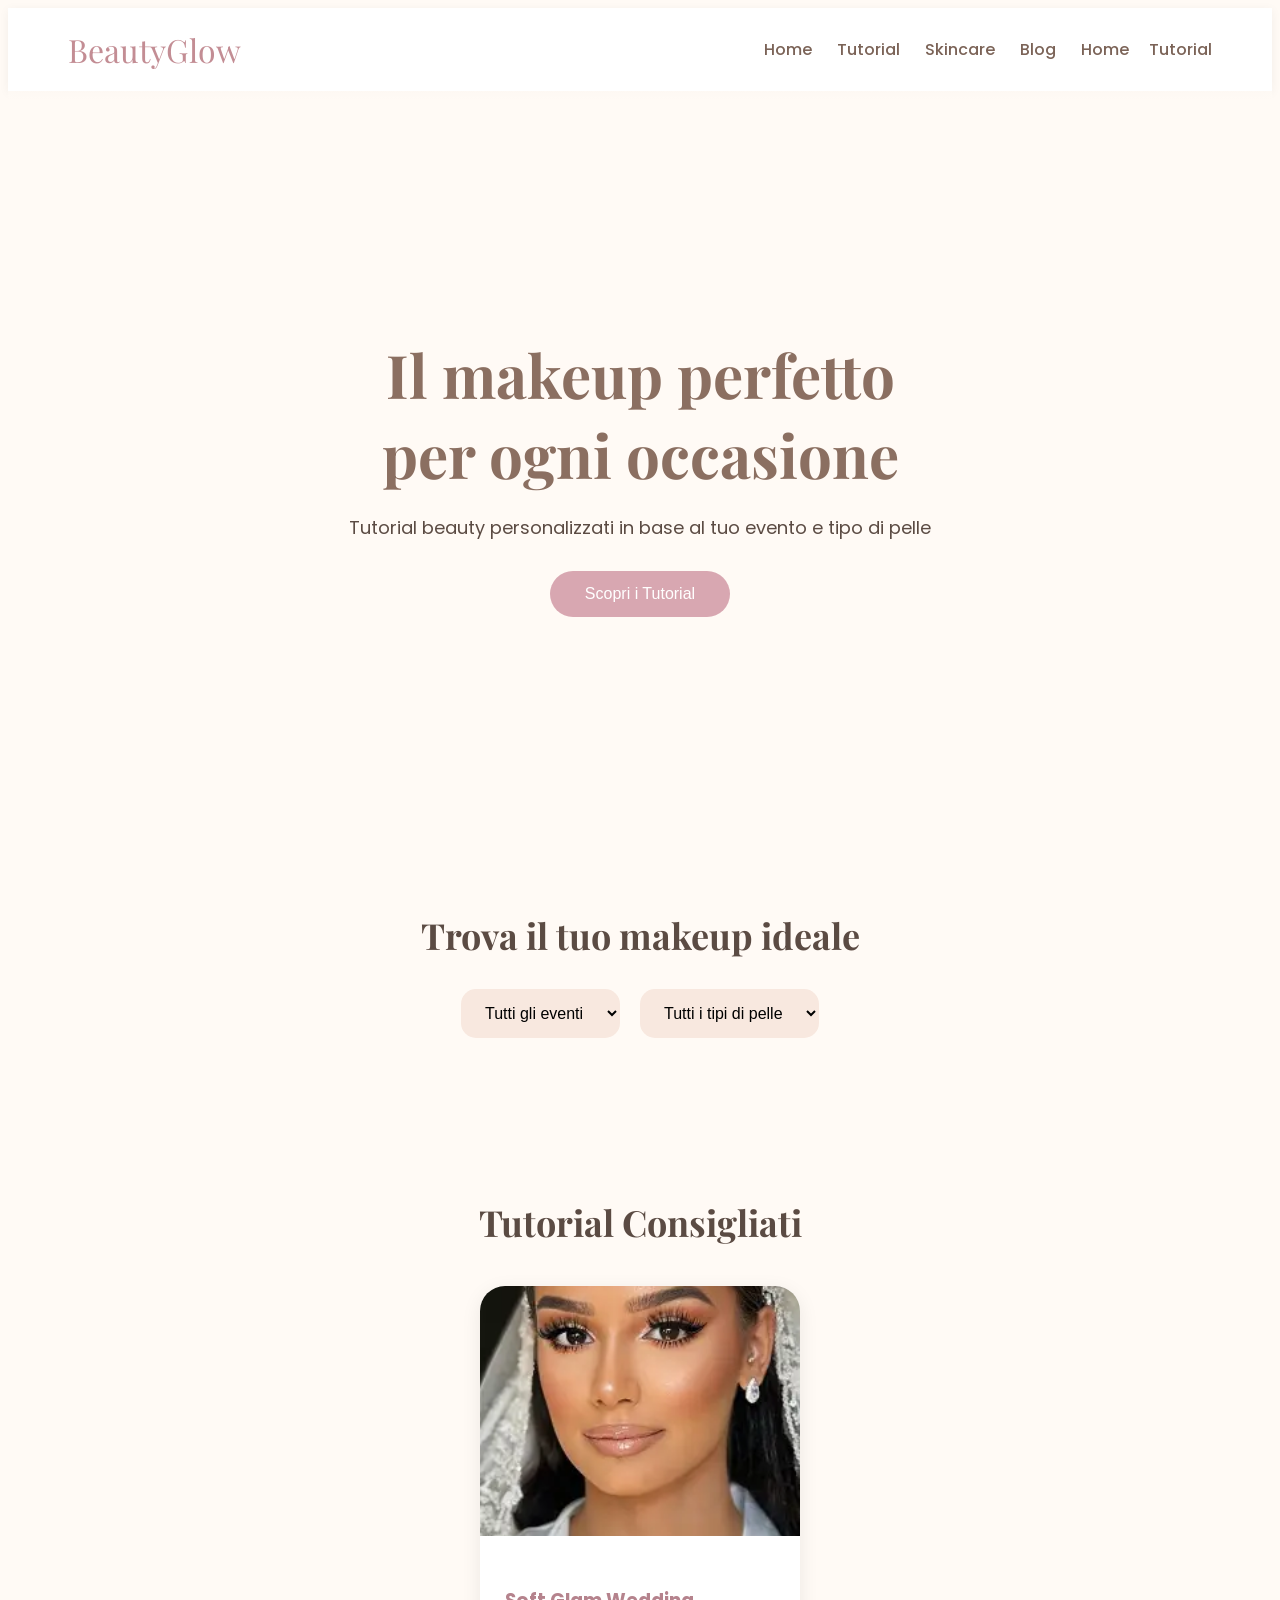
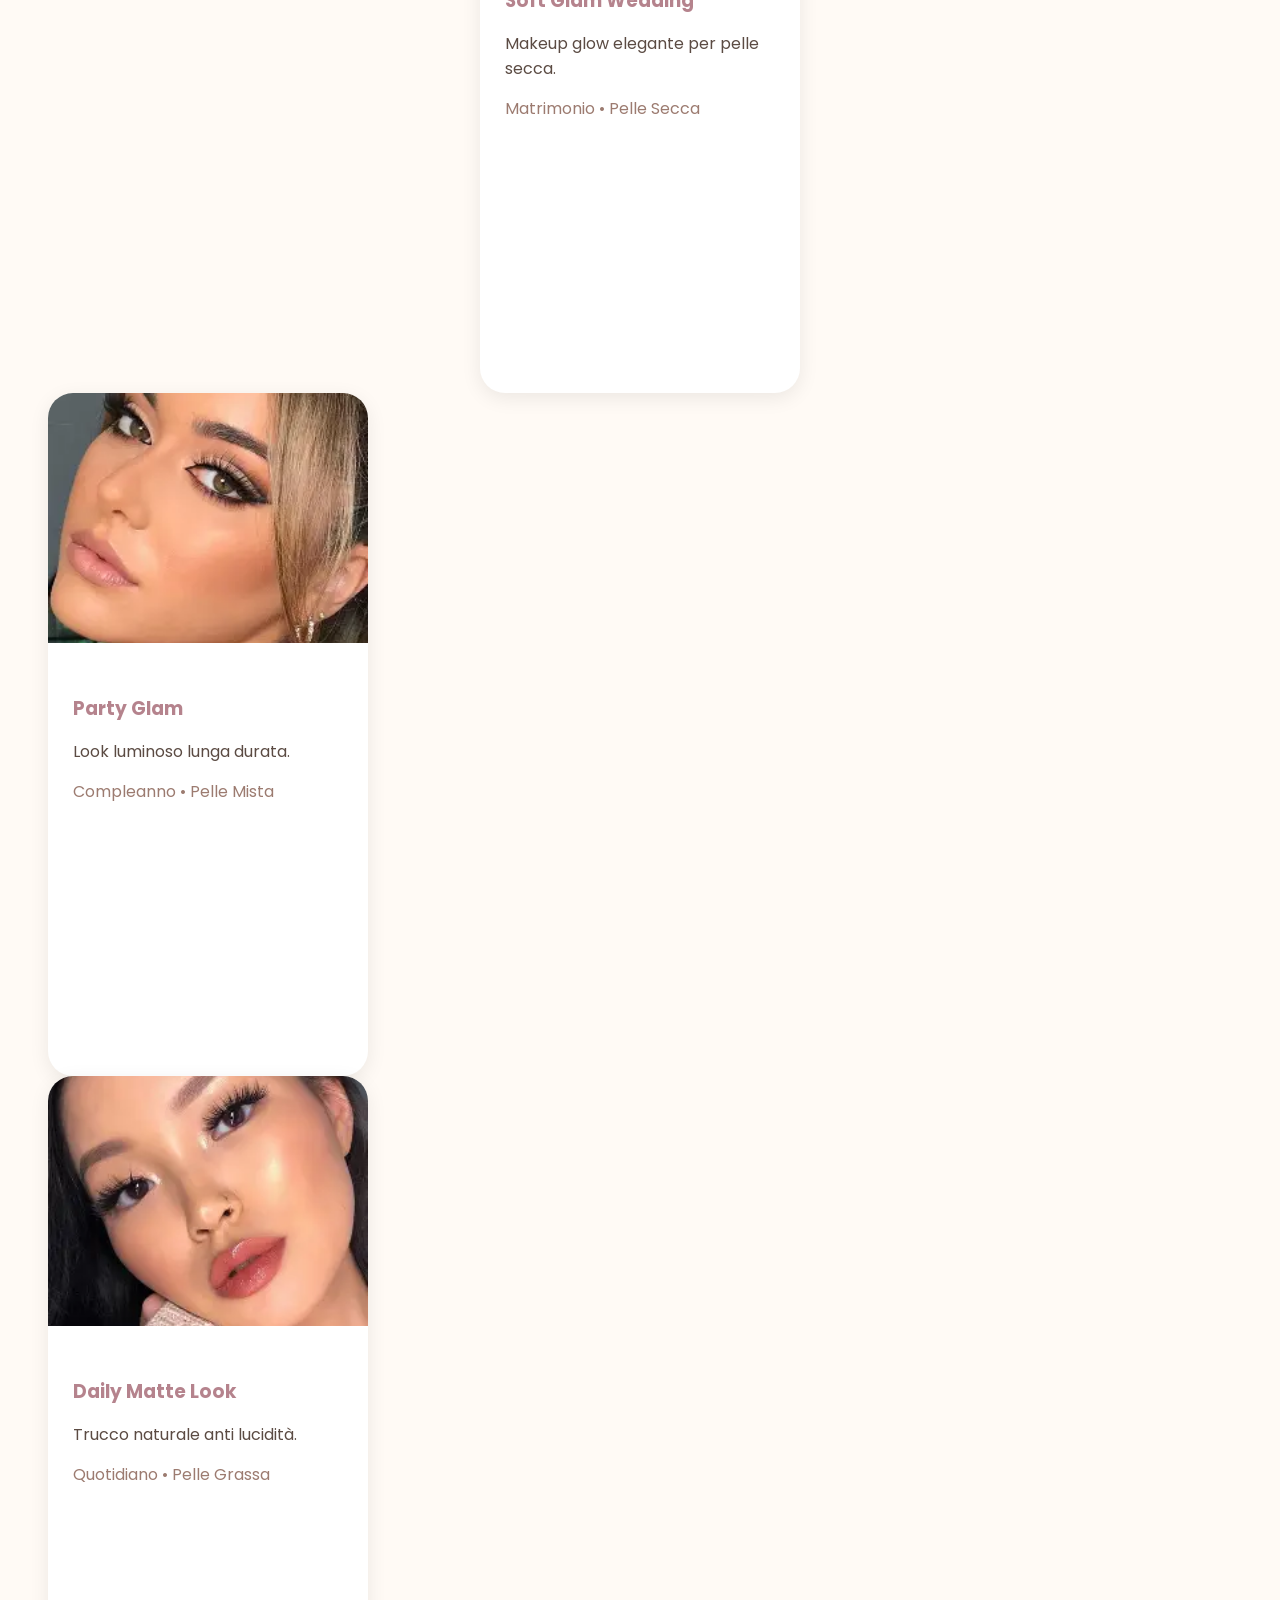
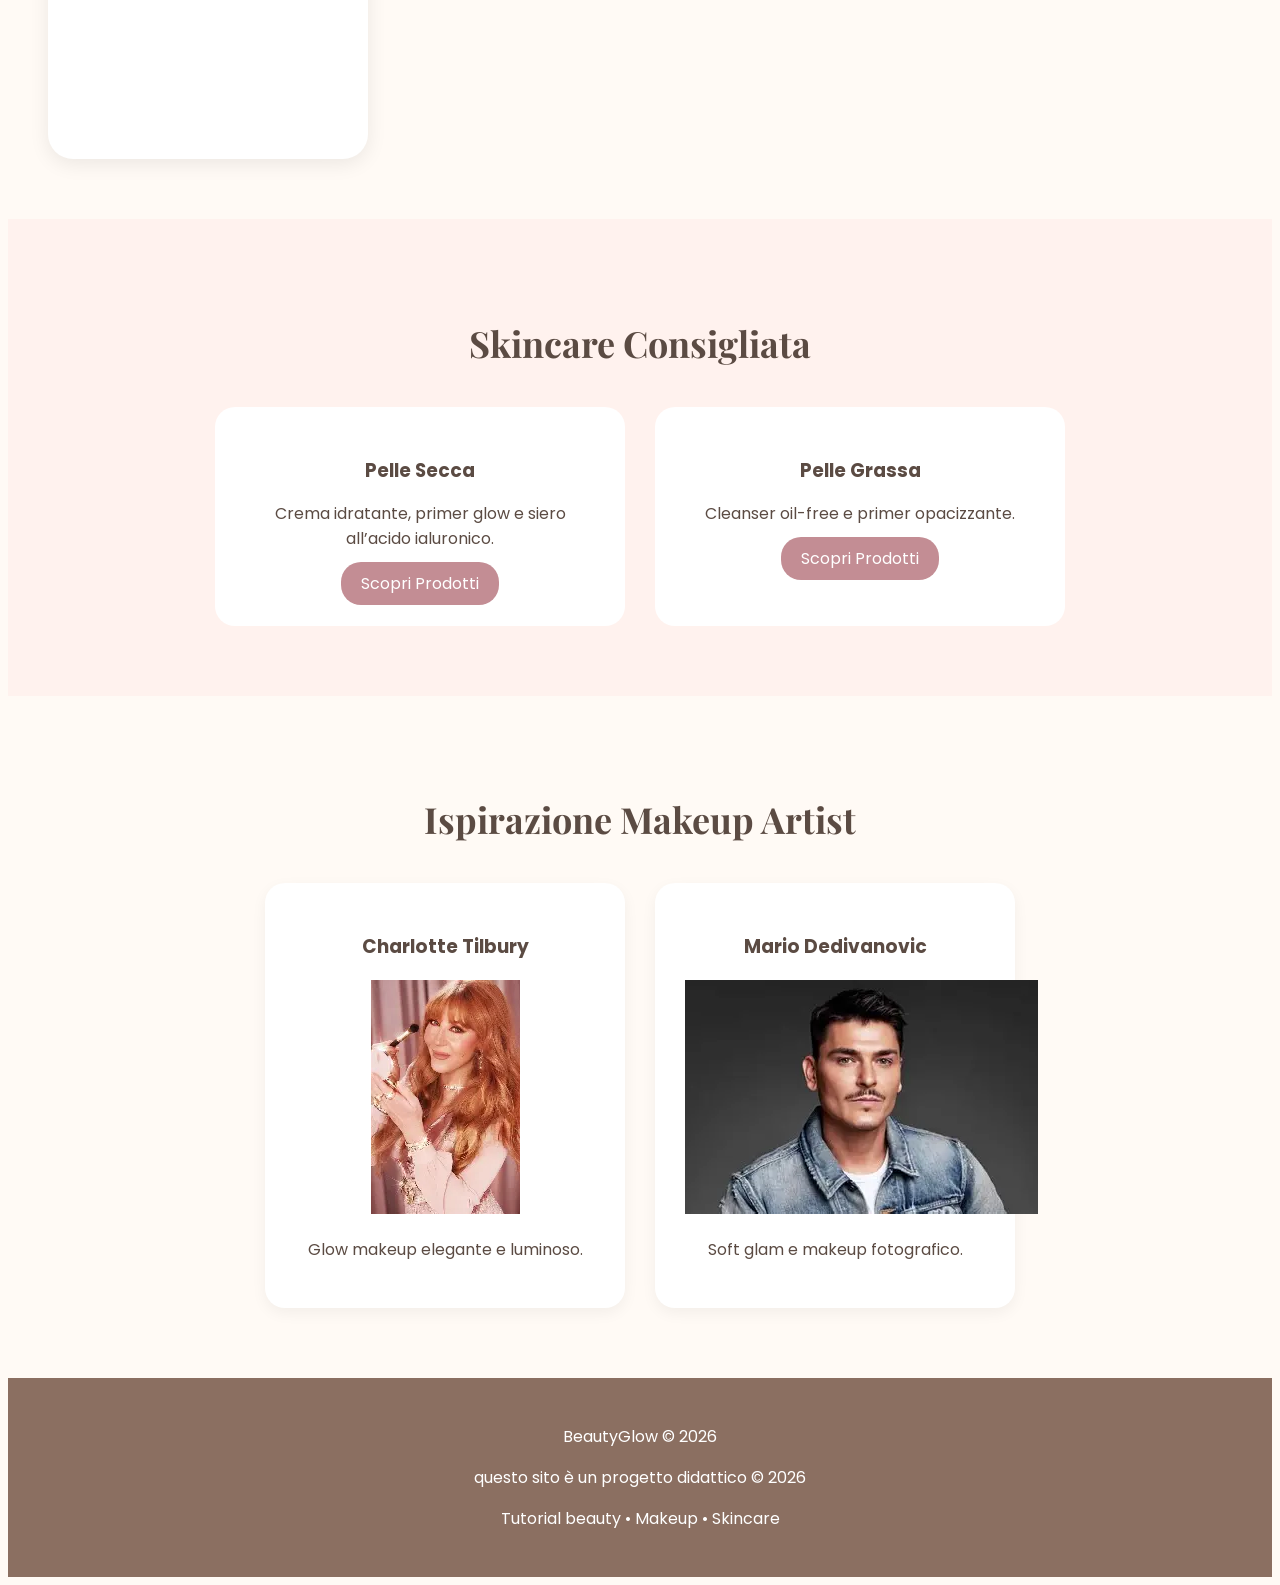
==== index.html @ 5cd66005 "Update index.html" ====
<!-- index.html -->
<!DOCTYPE html>
<html lang="it">
<head>
  <meta charset="UTF-8">
  <meta name="viewport" content="width=device-width, initial-scale=1.0">
  <title>BeautyGlow</title>

  <!-- FONT -->
  <link rel="preconnect" href="https://fonts.googleapis.com">
  <link rel="preconnect" href="https://fonts.gstatic.com" crossorigin>

  <link href="https://fonts.googleapis.com/css2?family=Playfair+Display:wght@600&family=Poppins:wght@300;400;500;600&display=swap" rel="stylesheet">

  <link rel="stylesheet" href="style.css">
</head>

<body>

  <!-- HEADER -->

  <header>

    <div class="logo">
      BeautyGlow
    </div>

<nav>
<a href="#home">Home</a>
<a href="#tutorial">Tutorial</a>
<a href="#skincare">Skincare</a>
<a href="#blog">Blog</a>
<ul>
<li><a href="index.html">Home</a></li>
<li><a href="tutorial.html">Tutorial</a></li>
		</ul>

</nav>

  </header>

  <!-- MAIN -->

  <main>

    <!-- HERO SECTION -->

    <section class="hero" id="home">

      <div class="hero-text">

        <h1>
          Il makeup perfetto<br>
          per ogni occasione
        </h1>

        <p>
          Tutorial beauty personalizzati in base
          al tuo evento e tipo di pelle
        </p>

        <button>
          Scopri i Tutorial
        </button>

      </div>

    </section>

    <!-- FILTRI -->

    <section class="filters">

      <h2>Trova il tuo makeup ideale</h2>

      <div class="filter-container">

        <select id="evento">

          <option value="all">
            Tutti gli eventi
          </option>

          <option value="matrimonio">
            Matrimonio
          </option>

          <option value="compleanno">
            Compleanno
          </option>

          <option value="battesimo">
            Battesimo
          </option>

          <option value="quotidiano">
            Quotidiano
          </option>

        </select>

        <select id="pelle">

          <option value="all">
            Tutti i tipi di pelle
          </option>

          <option value="secca">
            Pelle secca
          </option>

          <option value="mista">
            Pelle mista
          </option>

          <option value="grassa">
            Pelle grassa
          </option>

        </select>

      </div>

    </section>

    <!-- TUTORIAL -->

    <section class="tutorial-section" id="tutorial">

      <h2>Tutorial Consigliati</h2>

      <div class="tutorial-container">

        <!-- CARD 1 -->

        <div class="card"
		data-evento="matrimonio"
		data-pelle="secca">

		<img src="wedding.jpg" alt="makeup">

		<div class="card-content">

			<h3>Soft Glam Wedding</h3>

			<p>
			Makeup glow elegante per pelle secca.
			</p>

			<span>
			Matrimonio • Pelle Secca
			</span>

			<iframe
			  width="100%"
			  height="220"
			  src="https://www.youtube.com/embed/o5TL24kpk3M"
			  title="Wedding Makeup Tutorial"
			  frameborder="0"
			  allowfullscreen>
			</iframe>

		</div>

</div>
          </div>

        </div>

        <!-- CARD 2 -->
		<div class="card"
		data-evento="compleanno"
		data-pelle="mista">

		  <img src="party.jpg" alt="party makeup">

		  <div class="card-content">

			<h3>Party Glam</h3>

			<p>
			  Look luminoso lunga durata.
			</p>

			<span>
			  Compleanno • Pelle Mista
			</span>

			<iframe
			  width="100%"
			  height="220"
			  src="https://www.youtube.com/embed/7x8iQhW1jzQ"
			  title="Party Glam Makeup"
			  frameborder="0"
			  allowfullscreen>
			</iframe>

		</div>

</div>
       

        <!-- CARD 3 -->
		<div class="card"
		data-evento="quotidiano"
		data-pelle="grassa">

		  <img src="daily.jpg" alt="daily makeup">

		  <div class="card-content">

			<h3>Daily Matte Look</h3>

			<p>
			  Trucco naturale anti lucidità.
			</p>

			<span>
			  Quotidiano • Pelle Grassa
			</span>

			<iframe
			  width="100%"
			  height="220"
			  src="https://www.youtube.com/embed/fCCfUwsAqOw"
			  title="Daily Matte Makeup"
			  frameborder="0"
			  allowfullscreen>
			</iframe>

		  </div>

</div>
        

        </div>

      </div>

    </section>

    <!-- SKINCARE -->

    <section class="skincare" id="skincare">

      <h2>Skincare Consigliata</h2>

      <div class="skin-container">

        <div class="skin-box">

          <h3>Pelle Secca</h3>

          <p>
            Crema idratante, primer glow e siero all’acido ialuronico.
          </p>

          <a href="https://www.sephora.it" target="_blank">
            Scopri Prodotti
          </a>

        </div>

        <div class="skin-box">

          <h3>Pelle Grassa</h3>

          <p>
            Cleanser oil-free e primer opacizzante.
          </p>

          <a href="https://www.sephora.it" target="_blank">
            Scopri Prodotti
          </a>

        </div>

      </div>

    </section>

    <!-- MAKEUP ARTIST -->

    <section class="artists" id="blog">

      <h2>Ispirazione Makeup Artist</h2>

      <div class="artist-container">

        <div class="artist-card">
          <h3>Charlotte Tilbury</h3>
         
		 <img src="charlotte.jpg" alt="Charlotte Tilbury">
           <p>
		   Glow makeup elegante e luminoso.
          </p>
        </div>

        <div class="artist-card">
          <h3>Mario Dedivanovic</h3>
		  <img src="mario.jpg" alt="Mario Dedivanovic">
          <p>
            Soft glam e makeup fotografico.
          </p>
        </div>

      </div>

    </section>

  </main>

  <!-- FOOTER -->

  <footer>

    <p>
      BeautyGlow © 2026
    </p>
	<p>
      questo sito è un progetto didattico © 2026
    </p>
    <p>
      Tutorial beauty • Makeup • Skincare
    </p>

  </footer>

  <script src="script.js"></script>

</body>
</html>
---- style.css ----
{
  margin:0;
  padding:0;
  box-sizing:border-box;
}
body{
  font-family:'Poppins', sans-serif;
  background:#fffaf5;
  color:#5b4b43;
}

/* HEADER */

header{
  display:flex;
  justify-content:space-between;
  align-items:center;

  padding:20px 60px;

  background:#fff;

  box-shadow:0 2px 10px rgba(0,0,0,0.05);
}

.logo{
  font-size:32px;
  font-family:'Playfair Display', serif;
  color:#c38d94;
}

nav{
  display:flex;
  gap:25px;
}
nav ul {
    list-style: none;
    display: flex;
    gap: 20px;
    padding: 0;
    margin: 0;
}
nav a{
  text-decoration:none;
  color:#7b6357;
  font-weight:500;
  transition:0.3s;
}

nav a:hover{
  color:#c38d94;
}

/* HERO */

.hero{
  height:80vh;

  display:flex;
  align-items:center;
  justify-content:center;

  text-align:center;

  background:linear-gradient(
    rgba(255,250,245,0.8),
    rgba(255,250,245,0.8)
  ),

  url("https://images.unsplash.com/photo-1515886657613-9f3515b0c78f?q=80&w=1400&auto=format&fit=crop");

  background-size:cover;
  background-position:center;
}

.hero-text{
  max-width:700px;
}

.hero h1{
  font-size:60px;
  font-family:'Playfair Display', serif;
  margin-bottom:20px;
  color:#8b6f61;
}

.hero p{
  font-size:18px;
  margin-bottom:30px;
}

.hero button{
  padding:14px 35px;

  border:none;

  background:#d8a7b1;
  color:white;

  border-radius:30px;

  cursor:pointer;

  font-size:16px;

  transition:0.3s;
}

.hero button:hover{
  background:#c38d94;
}

/* FILTERS */

.filters{
  padding:70px 40px;
  text-align:center;
}

.filters h2{
  margin-bottom:30px;
  font-size:36px;
  font-family:'Playfair Display', serif;
}

.filter-container{
  display:flex;
  justify-content:center;
  gap:20px;
}

select{
  padding:15px 20px;
  border:none;
  border-radius:15px;
  background:#f8e8df;
  font-size:16px;
}

/* TUTORIAL */

.tutorial-section{
  padding:60px 40px;
}

.tutorial-section h2{
  text-align:center;
  margin-bottom:40px;
  font-size:36px;
  font-family:'Playfair Display', serif;
}

.tutorial-container{
  display:flex;
  justify-content:center;
  gap:30px;
  flex-wrap:wrap;
}

.card{
  width:320px;

  background:white;

  border-radius:25px;

  overflow:hidden;

  box-shadow:0 5px 20px rgba(0,0,0,0.08);

  transition:0.3s;
}

.card:hover{
  transform:translateY(-8px);
}

.card img{
  width:100%;
  height:250px;
  object-fit:cover;
}

.card-content{
  padding:25px;
}

.card-content h3{
  margin-bottom:10px;
  color:#b5838d;
}

.card-content p{
  margin-bottom:15px;
}

.card-content span{
  display:block;
  margin-bottom:20px;
  color:#9c7b70;
}

.card-content a{
  text-decoration:none;

  background:#d8a7b1;
  color:white;

  padding:10px 18px;

  border-radius:20px;
}

/* SKINCARE */

.skincare{
  padding:70px 40px;
  background:#fff2ee;
}

.skincare h2{
  text-align:center;
  margin-bottom:40px;
  font-size:36px;
  font-family:'Playfair Display', serif;
}

.skin-container{
  display:flex;
  justify-content:center;
  gap:30px;
  flex-wrap:wrap;
}

.skin-box{
  width:350px;

  background:white;

  padding:30px;

  border-radius:20px;

  text-align:center;
}

.skin-box h3{
  margin-bottom:15px;
}

.skin-box p{
  margin-bottom:20px;
}

.skin-box a{
  text-decoration:none;
  color:white;
  background:#c38d94;

  padding:10px 20px;

  border-radius:20px;
}

/* ARTISTS */

.artists{
  padding:70px 40px;
}

.artists h2{
  text-align:center;
  margin-bottom:40px;
  font-size:36px;
  font-family:'Playfair Display', serif;
}

.artist-container{
  display:flex;
  justify-content:center;
  gap:30px;
  flex-wrap:wrap;
}

.artist-card{
  width:300px;

  background:white;

  padding:30px;

  border-radius:20px;

  box-shadow:0 5px 15px rgba(0,0,0,0.05);

  text-align:center;
}

/* FOOTER */

footer{
  background:#8b6f61;
  color:white;

  text-align:center;

  padding:30px;
}
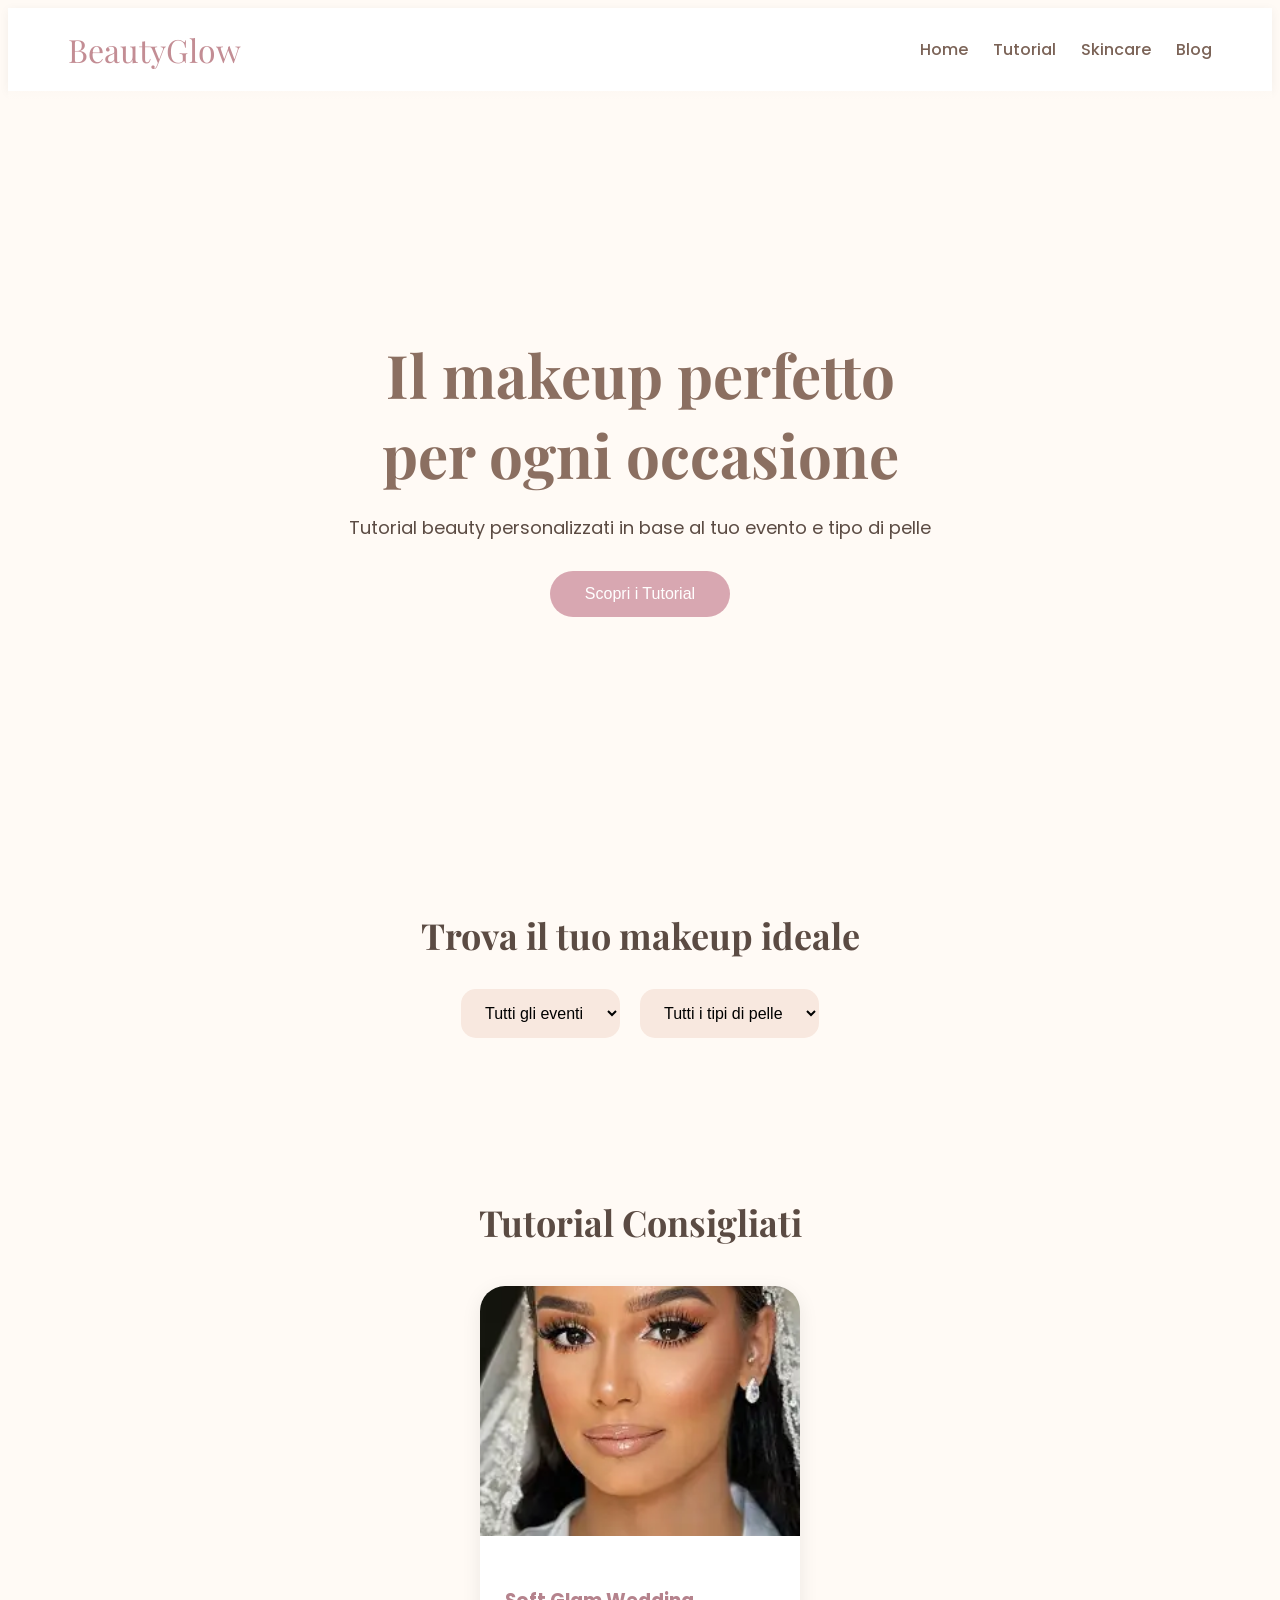
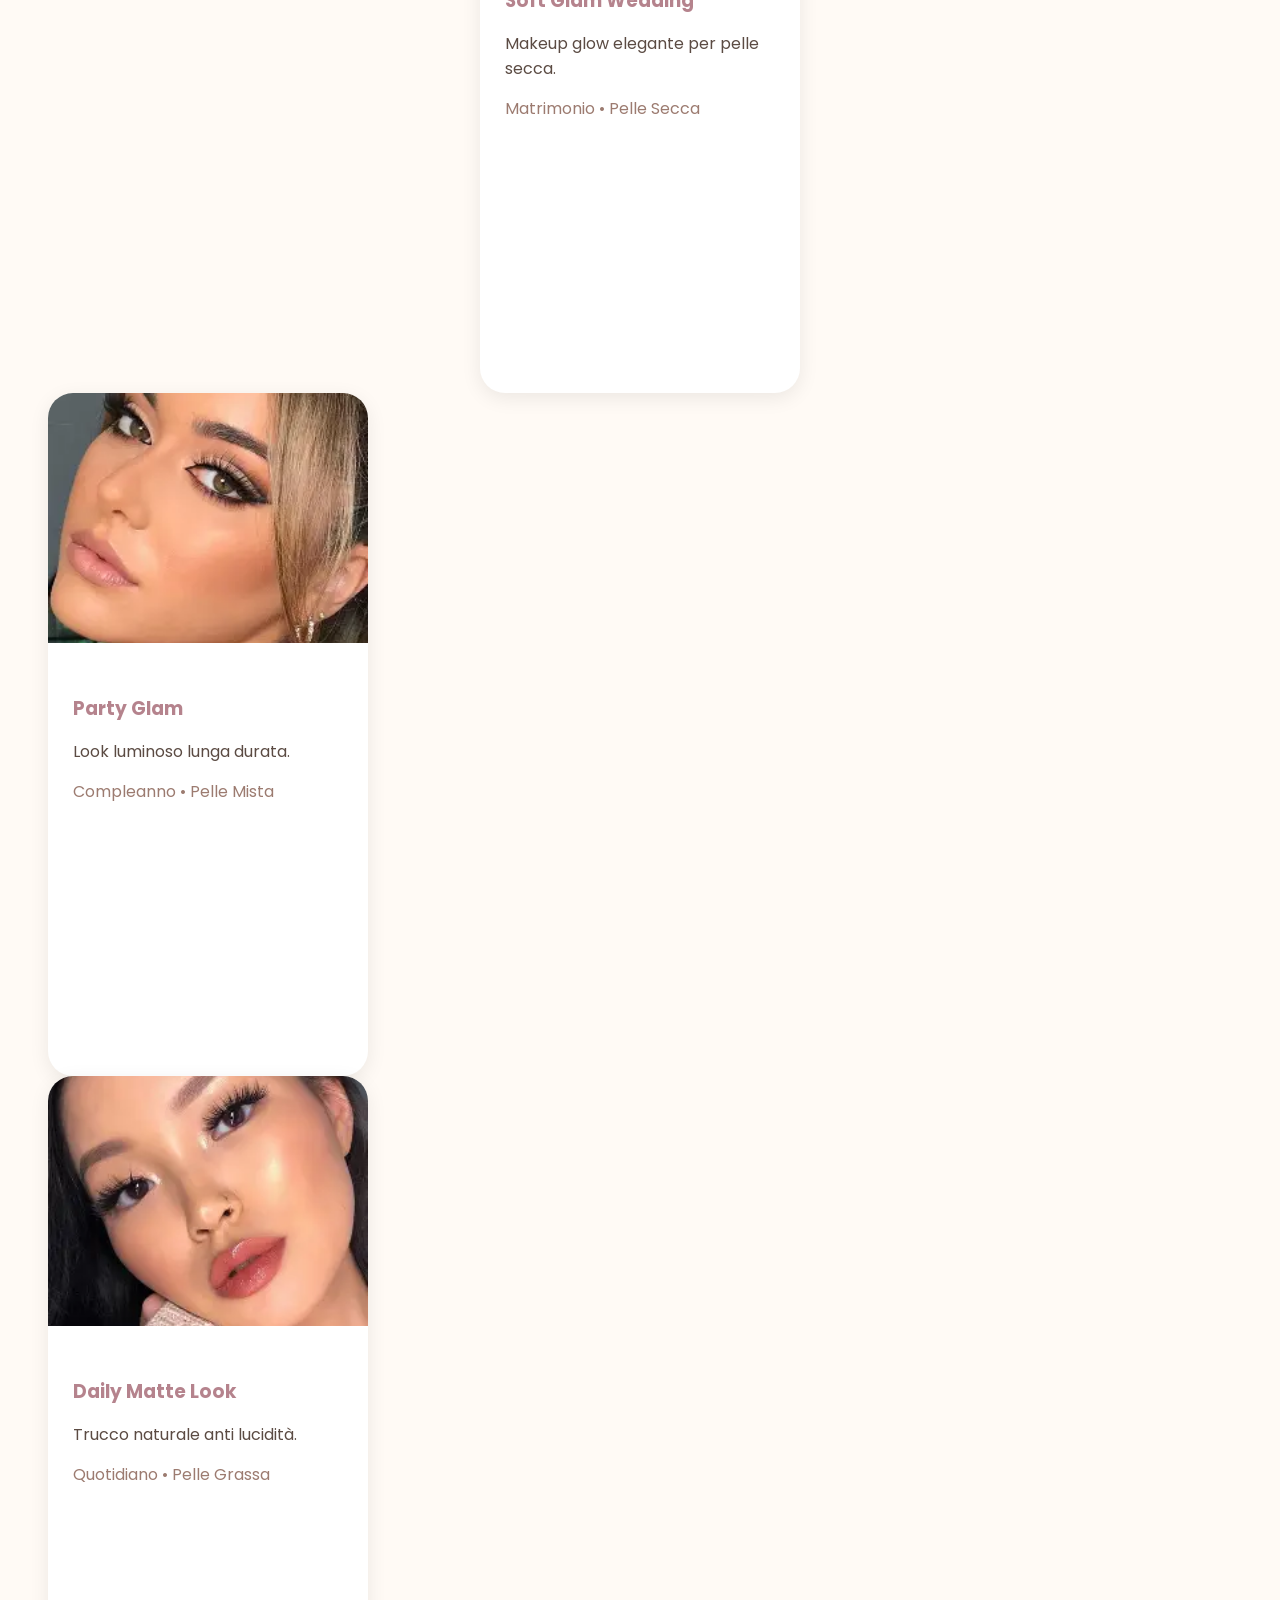
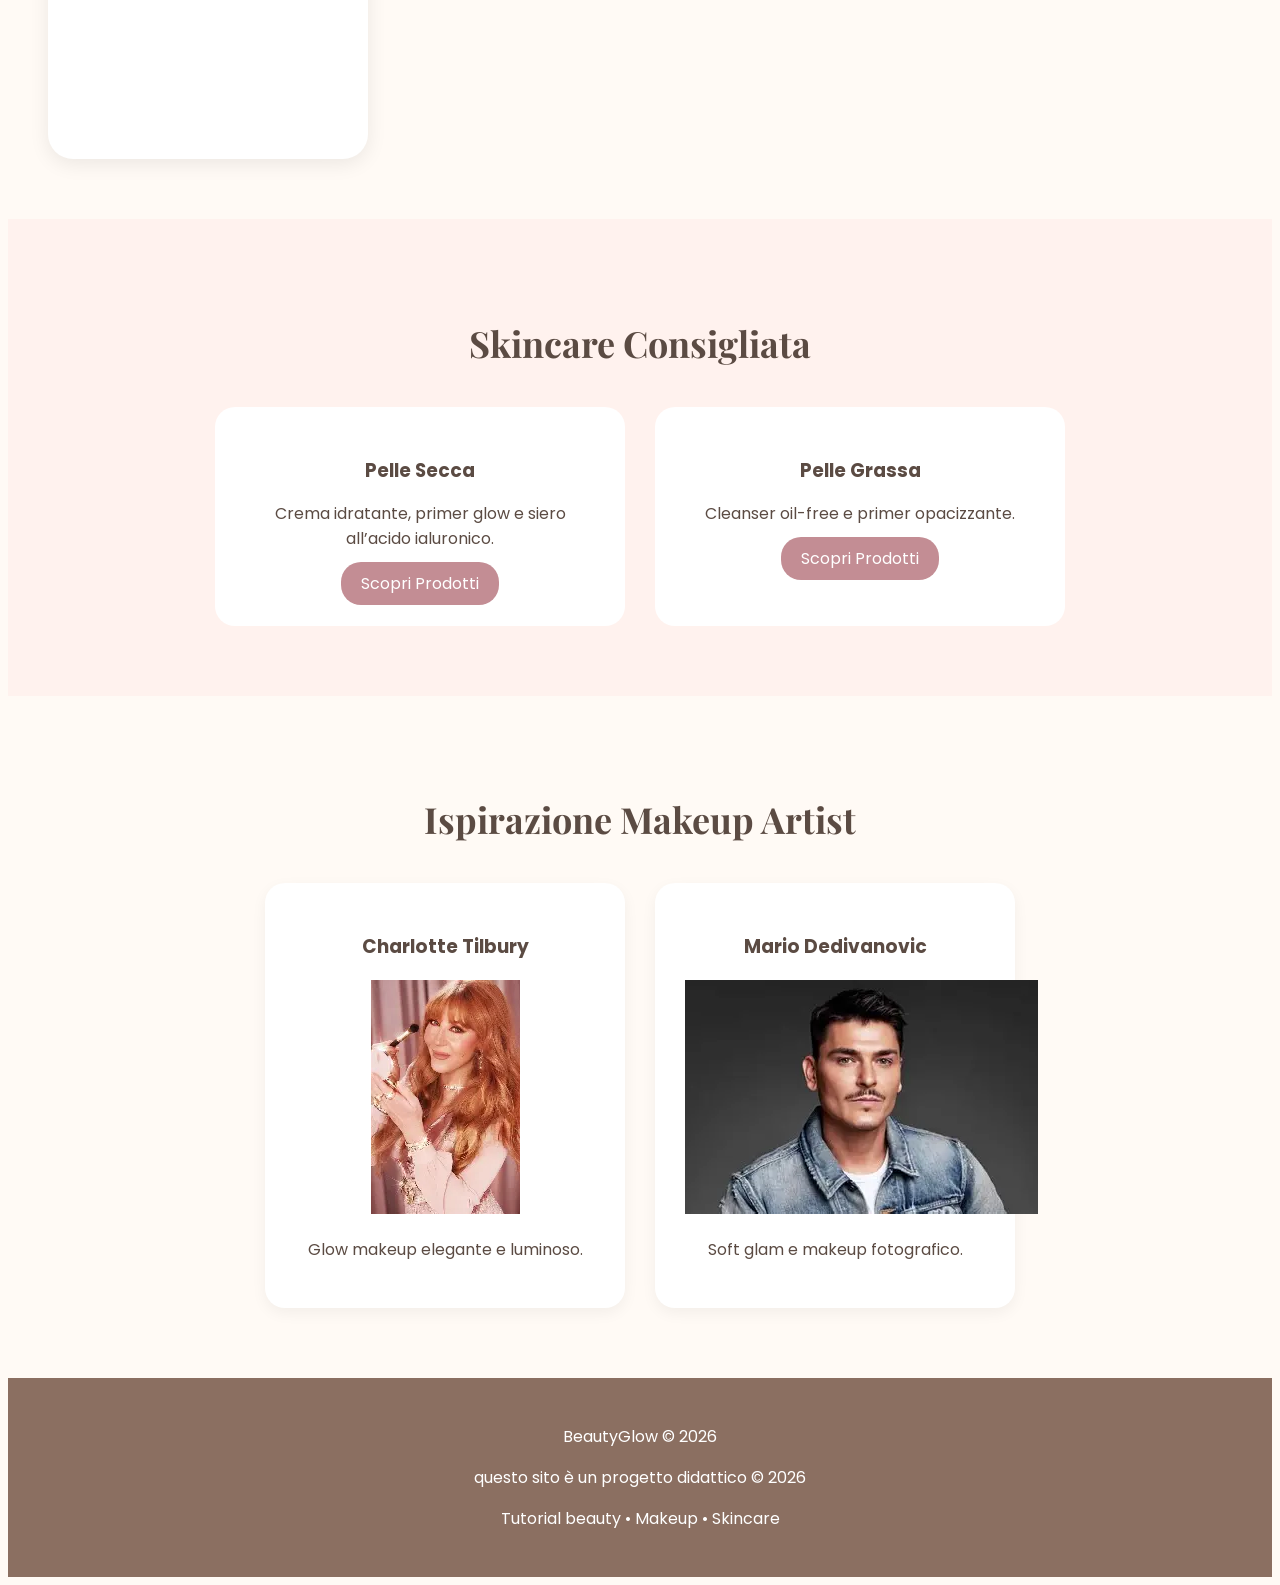
==== commit d279931d: "Update index.html" ====
--- a/index.html
+++ b/index.html
@@ -30,10 +30,7 @@
 <a href="#tutorial">Tutorial</a>
 <a href="#skincare">Skincare</a>
 <a href="#blog">Blog</a>
-<ul>
-<li><a href="index.html">Home</a></li>
-<li><a href="tutorial.html">Tutorial</a></li>
-		</ul>
+
 
 </nav>
 
@@ -137,7 +134,7 @@
 		data-evento="matrimonio"
 		data-pelle="secca">
 
-		<img src="wedding.jpg" alt="makeup">
+		<img src="./wedding.jpg" alt="makeup">
 
 		<div class="card-content">
 
@@ -172,7 +169,7 @@
 		data-evento="compleanno"
 		data-pelle="mista">
 
-		  <img src="party.jpg" alt="party makeup">
+		  <img src="./party.jpg" alt="party makeup">
 
 		  <div class="card-content">
 
@@ -205,7 +202,7 @@
 		data-evento="quotidiano"
 		data-pelle="grassa">
 
-		  <img src="daily.jpg" alt="daily makeup">
+		  <img src="./daily.jpg" alt="daily makeup">
 
 		  <div class="card-content">
 
@@ -290,7 +287,7 @@
         <div class="artist-card">
           <h3>Charlotte Tilbury</h3>
          
-		 <img src="charlotte.jpg" alt="Charlotte Tilbury">
+		 <img src="./charlotte.jpg" alt="Charlotte Tilbury">
            <p>
 		   Glow makeup elegante e luminoso.
           </p>
@@ -298,7 +295,7 @@
 
         <div class="artist-card">
           <h3>Mario Dedivanovic</h3>
-		  <img src="mario.jpg" alt="Mario Dedivanovic">
+		  <img src="./mario.jpg" alt="Mario Dedivanovic">
           <p>
             Soft glam e makeup fotografico.
           </p>
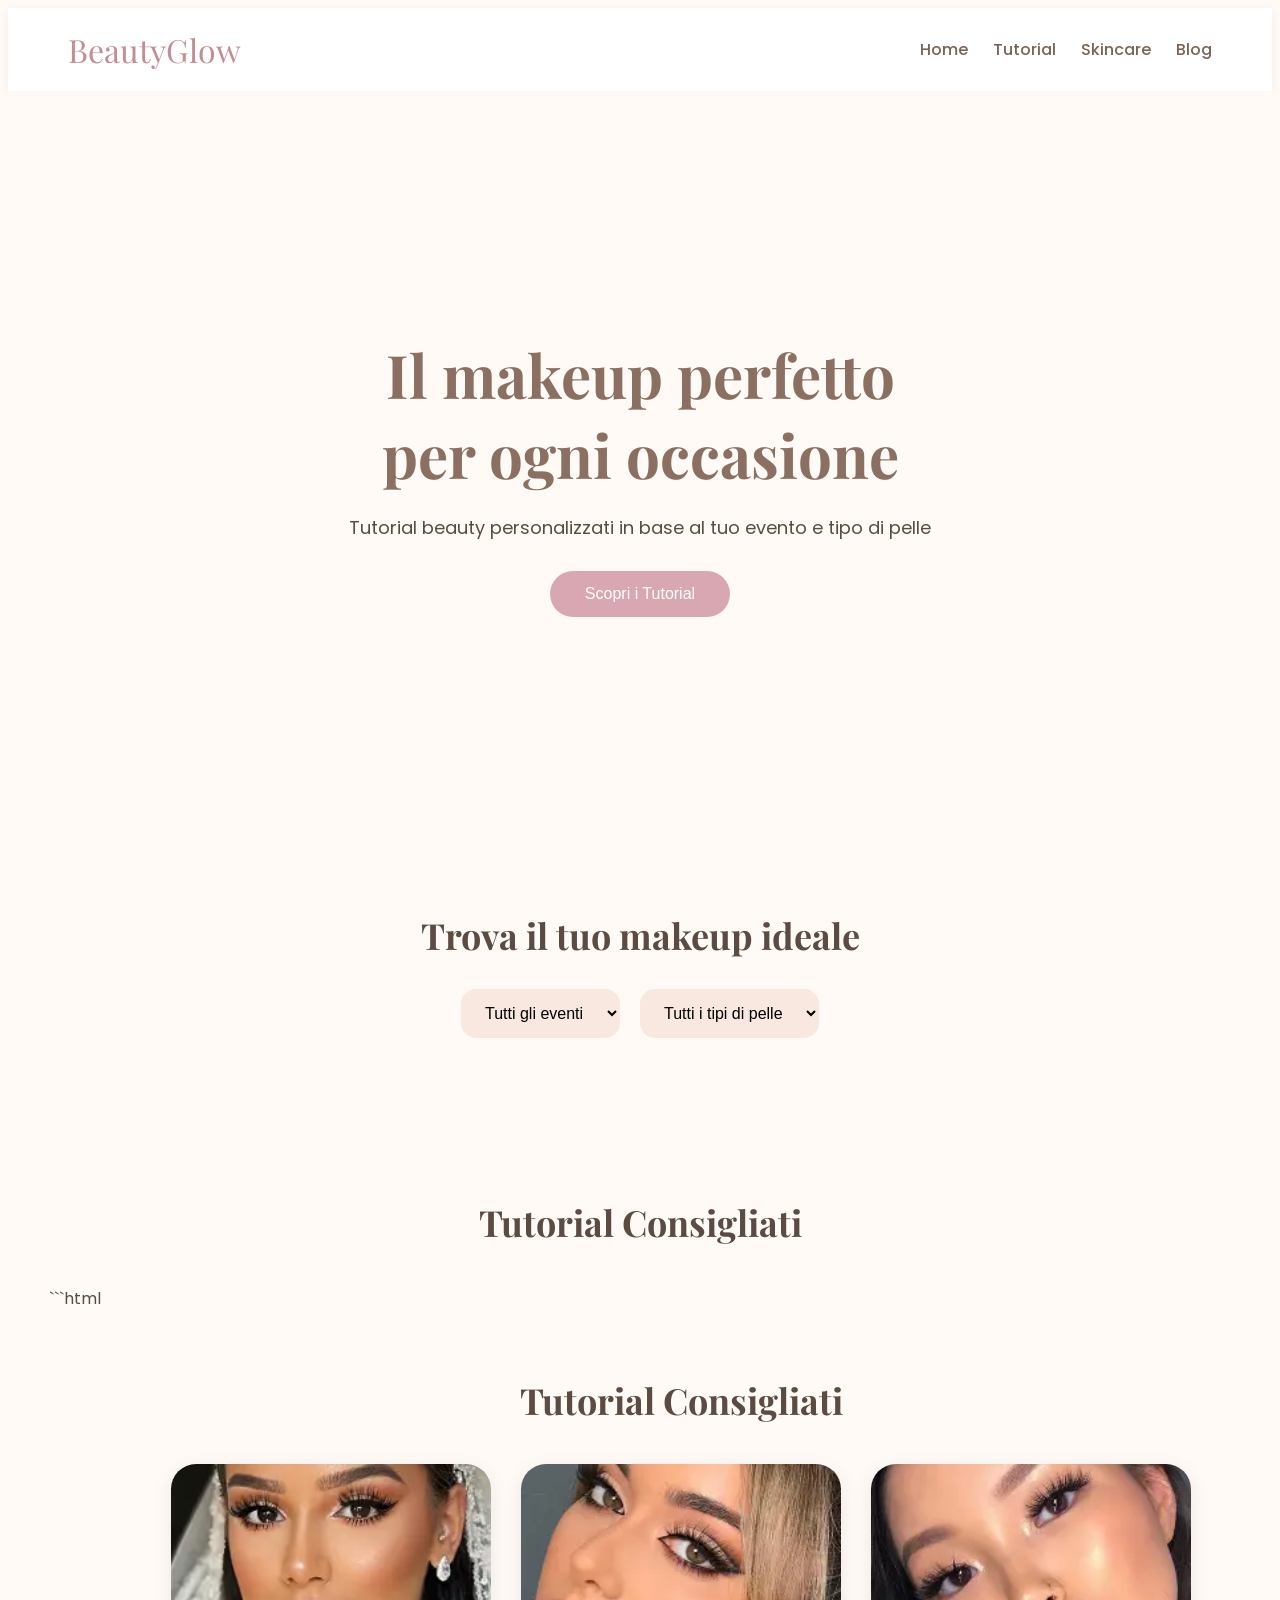
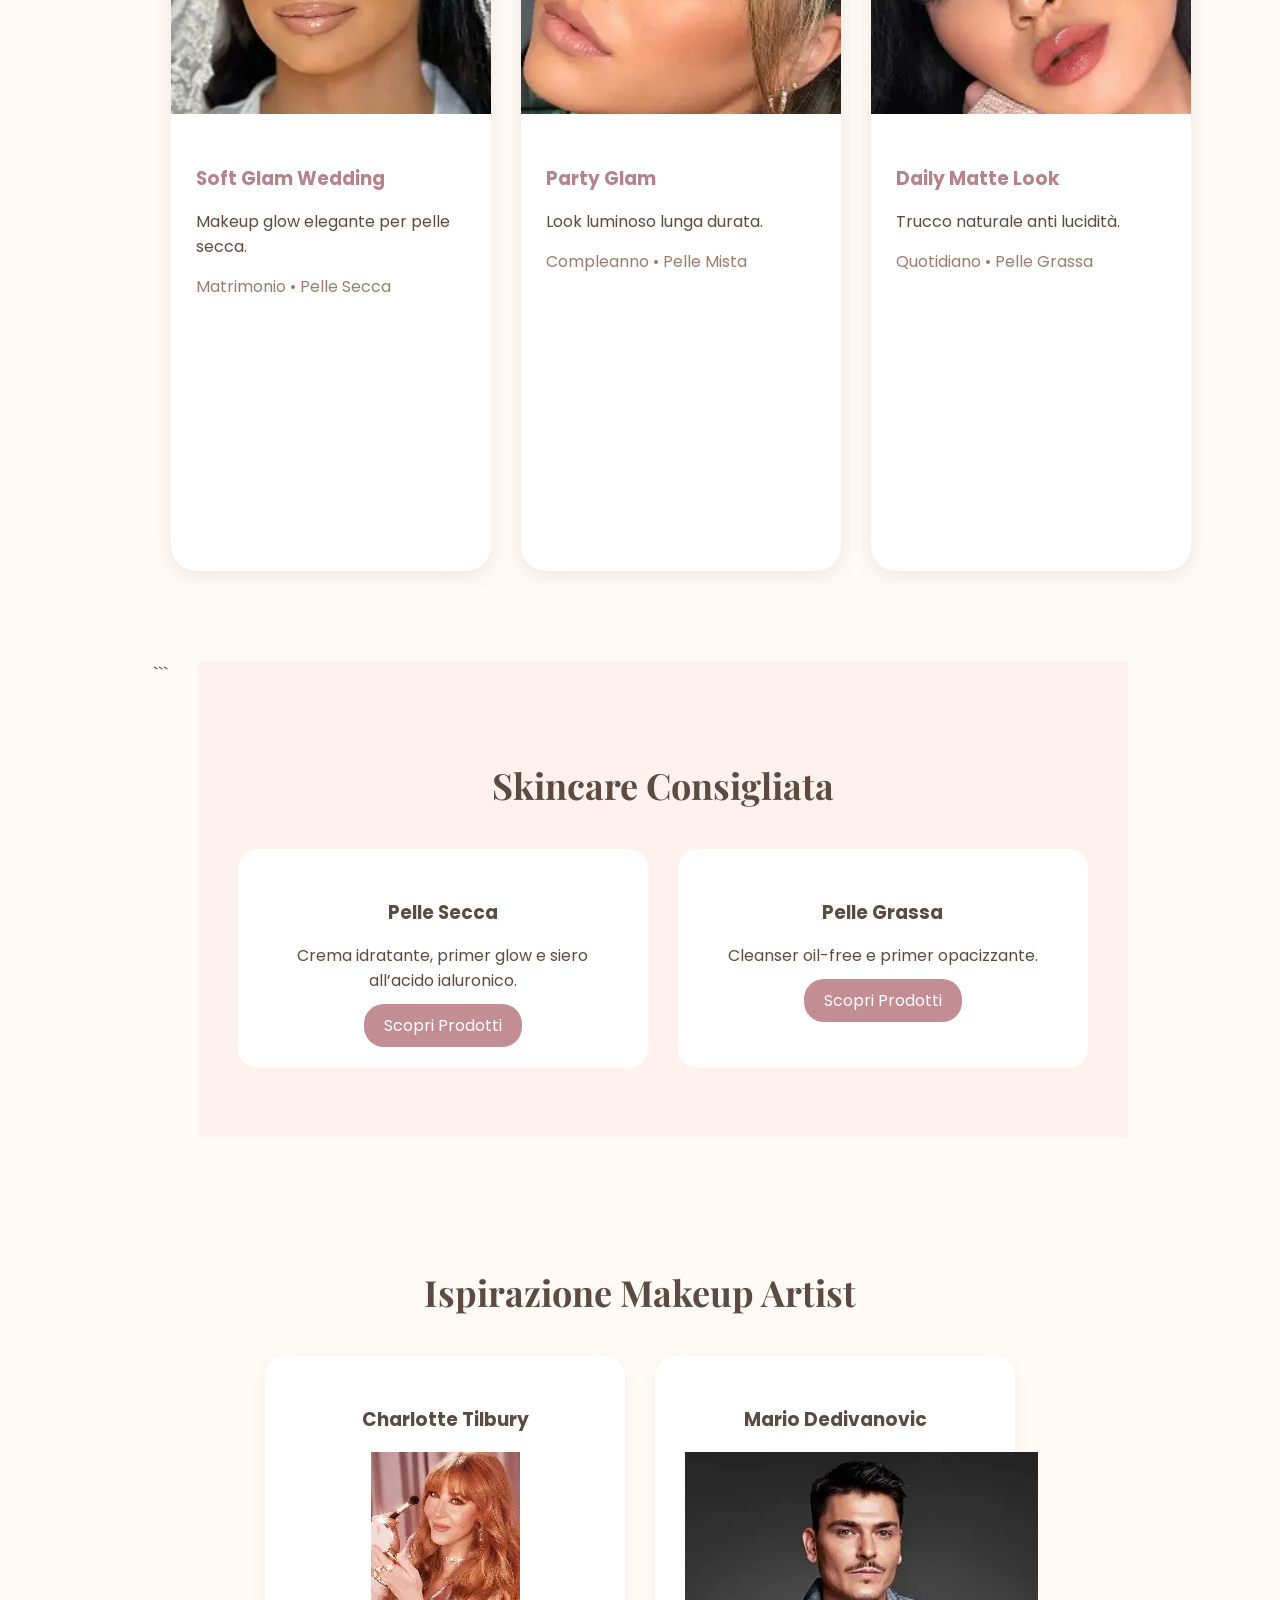
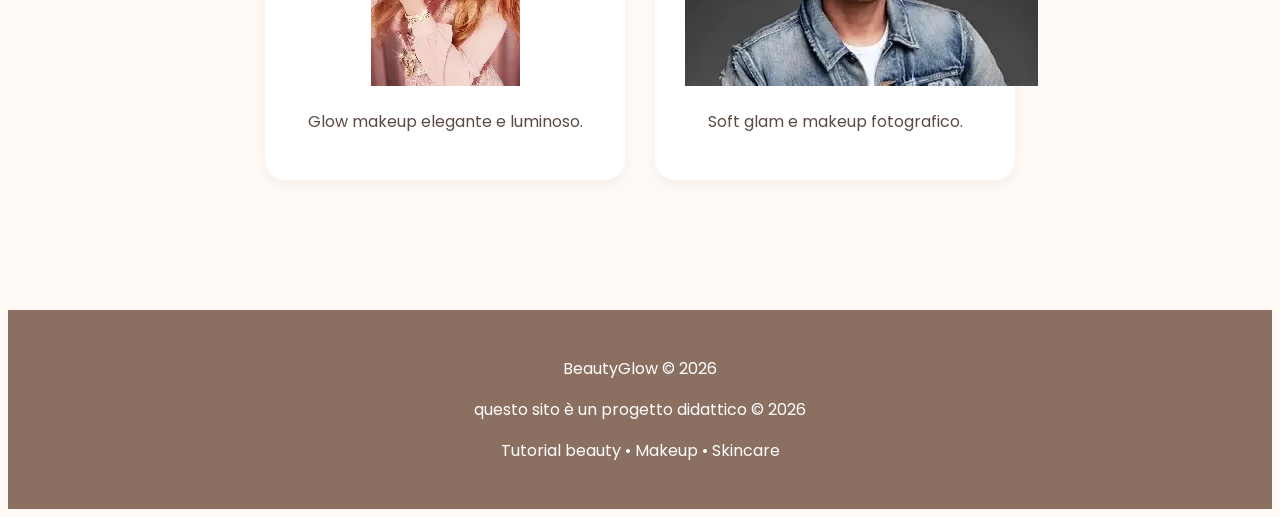
==== commit ab20d2cc: "Update index.html" ====
--- a/index.html
+++ b/index.html
@@ -130,111 +130,116 @@
 
         <!-- CARD 1 -->
 
-        <div class="card"
-		data-evento="matrimonio"
-		data-pelle="secca">
-
-		<img src="./wedding.jpg" alt="makeup">
-
-		<div class="card-content">
-
-			<h3>Soft Glam Wedding</h3>
-
-			<p>
-			Makeup glow elegante per pelle secca.
-			</p>
-
-			<span>
-			Matrimonio • Pelle Secca
-			</span>
-
-			<iframe
-			  width="100%"
-			  height="220"
-			  src="https://www.youtube.com/embed/o5TL24kpk3M"
-			  title="Wedding Makeup Tutorial"
-			  frameborder="0"
-			  allowfullscreen>
-			</iframe>
-
-		</div>
-
-</div>
-          </div>
-
-        </div>
-
-        <!-- CARD 2 -->
-		<div class="card"
-		data-evento="compleanno"
-		data-pelle="mista">
-
-		  <img src="./party.jpg" alt="party makeup">
-
-		  <div class="card-content">
-
-			<h3>Party Glam</h3>
-
-			<p>
-			  Look luminoso lunga durata.
-			</p>
-
-			<span>
-			  Compleanno • Pelle Mista
-			</span>
-
-			<iframe
-			  width="100%"
-			  height="220"
-			  src="https://www.youtube.com/embed/7x8iQhW1jzQ"
-			  title="Party Glam Makeup"
-			  frameborder="0"
-			  allowfullscreen>
-			</iframe>
-
-		</div>
-
-</div>
-       
-
-        <!-- CARD 3 -->
-		<div class="card"
-		data-evento="quotidiano"
-		data-pelle="grassa">
-
-		  <img src="./daily.jpg" alt="daily makeup">
-
-		  <div class="card-content">
-
-			<h3>Daily Matte Look</h3>
-
-			<p>
-			  Trucco naturale anti lucidità.
-			</p>
-
-			<span>
-			  Quotidiano • Pelle Grassa
-			</span>
-
-			<iframe
-			  width="100%"
-			  height="220"
-			  src="https://www.youtube.com/embed/fCCfUwsAqOw"
-			  title="Daily Matte Makeup"
-			  frameborder="0"
-			  allowfullscreen>
-			</iframe>
-
-		  </div>
-
-</div>
-        
-
-        </div>
-
-      </div>
-
-    </section>
+```html
+<section class="tutorial-section" id="tutorial">
+
+  <h2>Tutorial Consigliati</h2>
+
+  <div class="tutorial-container">
+
+    <!-- CARD 1 -->
+
+    <div class="card"
+    data-evento="matrimonio"
+    data-pelle="secca">
+
+      <img src="./wedding.jpg" alt="makeup">
+
+      <div class="card-content">
+
+        <h3>Soft Glam Wedding</h3>
+
+        <p>
+          Makeup glow elegante per pelle secca.
+        </p>
+
+        <span>
+          Matrimonio • Pelle Secca
+        </span>
+
+        <iframe
+          width="100%"
+          height="220"
+          src="https://www.youtube.com/embed/o5TL24kpk3M"
+          title="Wedding Makeup Tutorial"
+          frameborder="0"
+          allowfullscreen>
+        </iframe>
+
+      </div>
+
+    </div>
+
+    <!-- CARD 2 -->
+
+    <div class="card"
+    data-evento="compleanno"
+    data-pelle="mista">
+
+      <img src="./party.jpg" alt="party makeup">
+
+      <div class="card-content">
+
+        <h3>Party Glam</h3>
+
+        <p>
+          Look luminoso lunga durata.
+        </p>
+
+        <span>
+          Compleanno • Pelle Mista
+        </span>
+
+        <iframe
+          width="100%"
+          height="220"
+          src="https://www.youtube.com/embed/7x8iQhW1jzQ"
+          title="Party Glam Makeup"
+          frameborder="0"
+          allowfullscreen>
+        </iframe>
+
+      </div>
+
+    </div>
+
+    <!-- CARD 3 -->
+
+    <div class="card"
+    data-evento="quotidiano"
+    data-pelle="grassa">
+
+      <img src="./daily.jpg" alt="daily makeup">
+
+      <div class="card-content">
+
+        <h3>Daily Matte Look</h3>
+
+        <p>
+          Trucco naturale anti lucidità.
+        </p>
+
+        <span>
+          Quotidiano • Pelle Grassa
+        </span>
+
+        <iframe
+          width="100%"
+          height="220"
+          src="https://www.youtube.com/embed/fCCfUwsAqOw"
+          title="Daily Matte Makeup"
+          frameborder="0"
+          allowfullscreen>
+        </iframe>
+
+      </div>
+
+    </div>
+
+  </div>
+
+</section>
+```
 
     <!-- SKINCARE -->
 
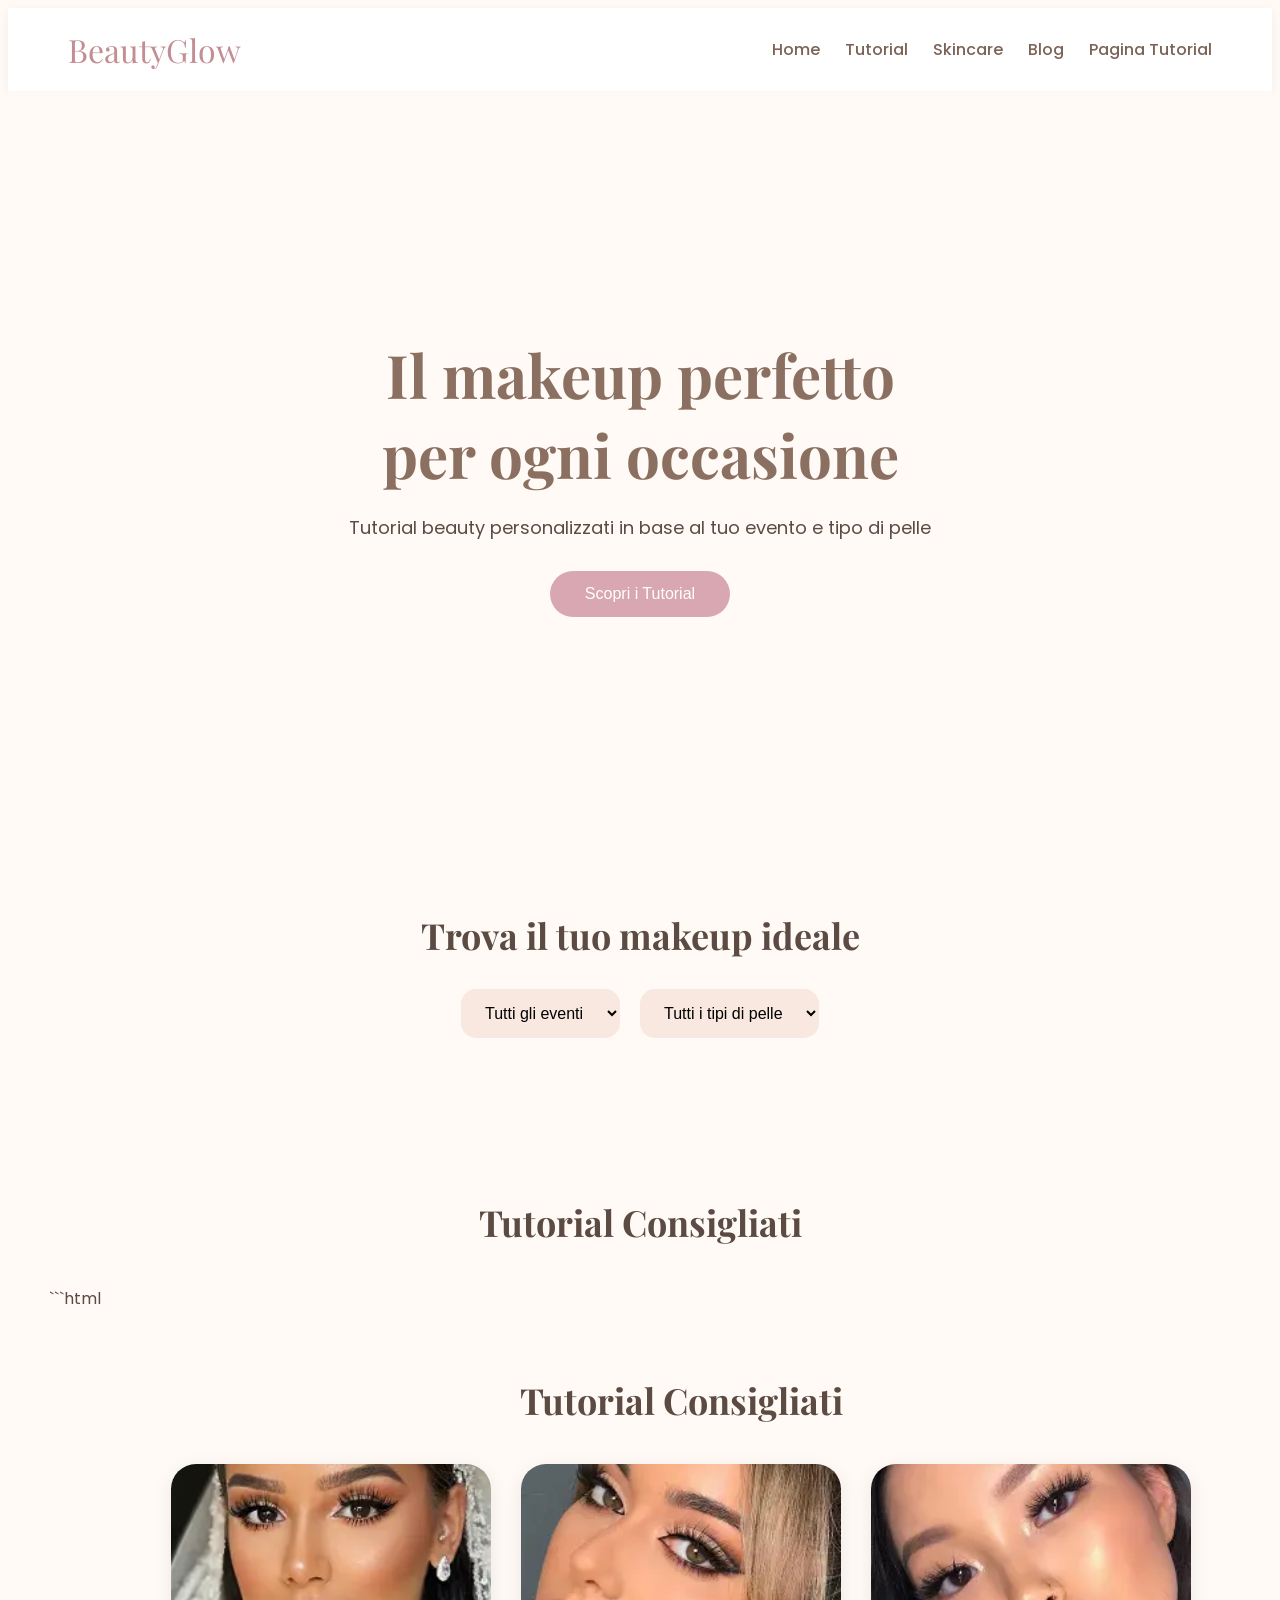
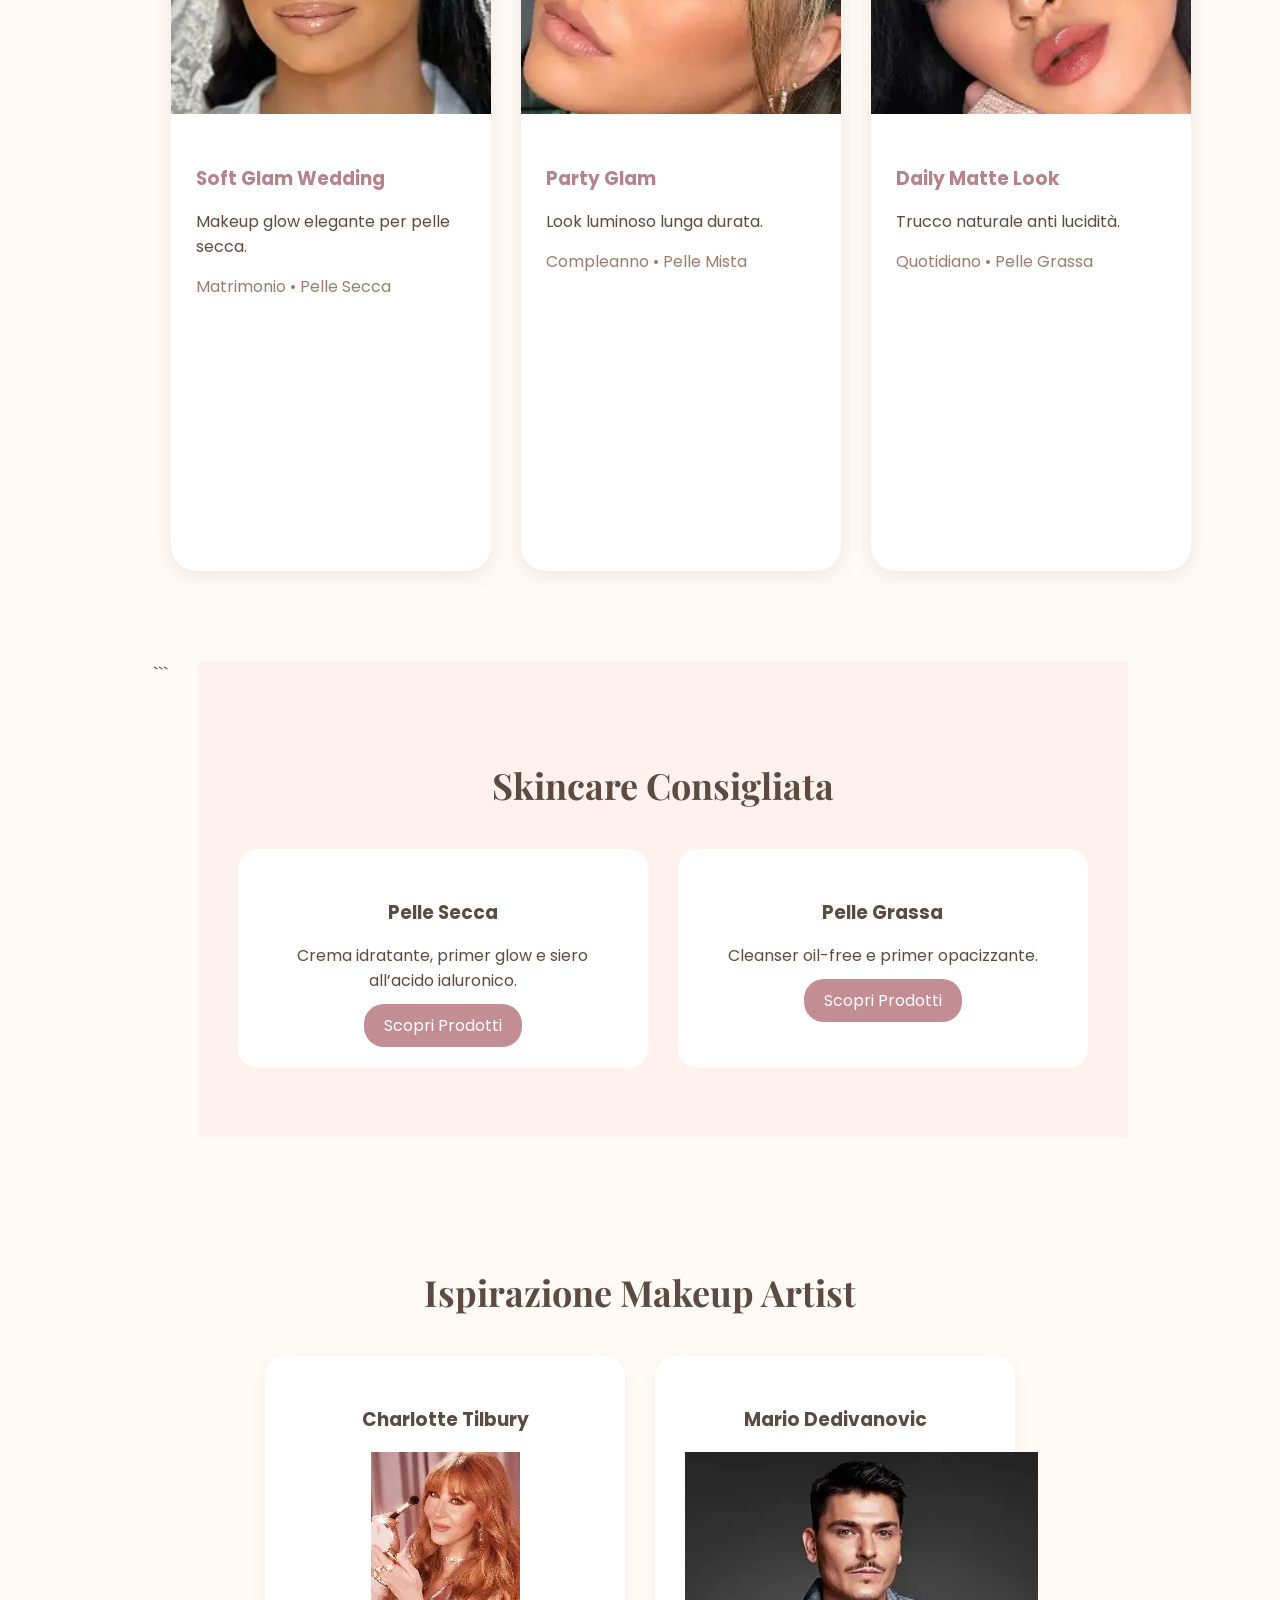
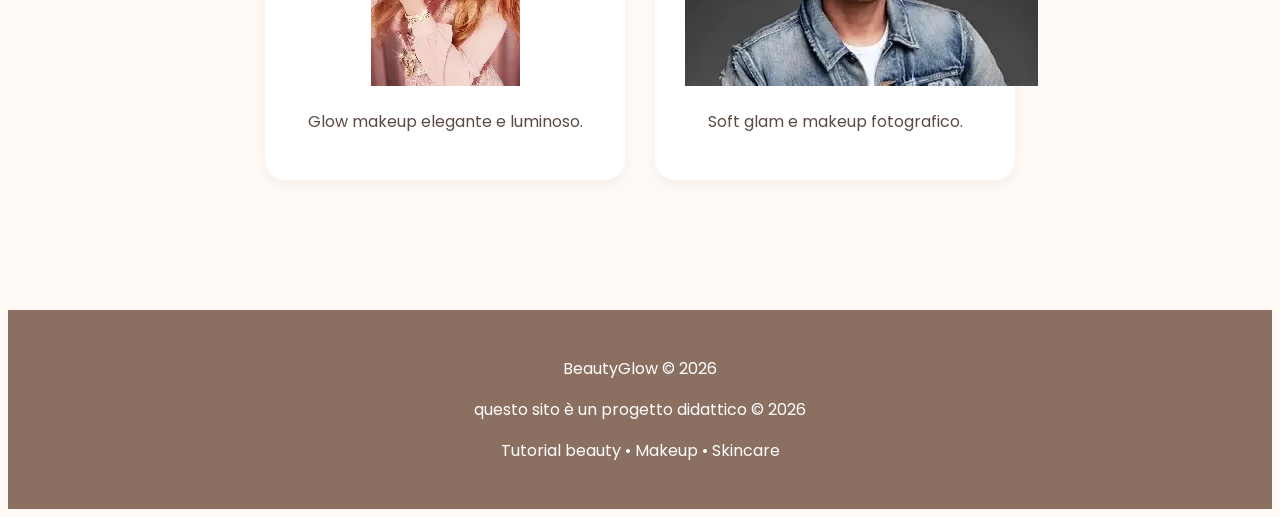
==== commit 567563dc: "Update index.html" ====
--- a/index.html
+++ b/index.html
@@ -30,6 +30,7 @@
 <a href="#tutorial">Tutorial</a>
 <a href="#skincare">Skincare</a>
 <a href="#blog">Blog</a>
+<a href="tutorial.html">Pagina Tutorial</a>
 
 
 </nav>
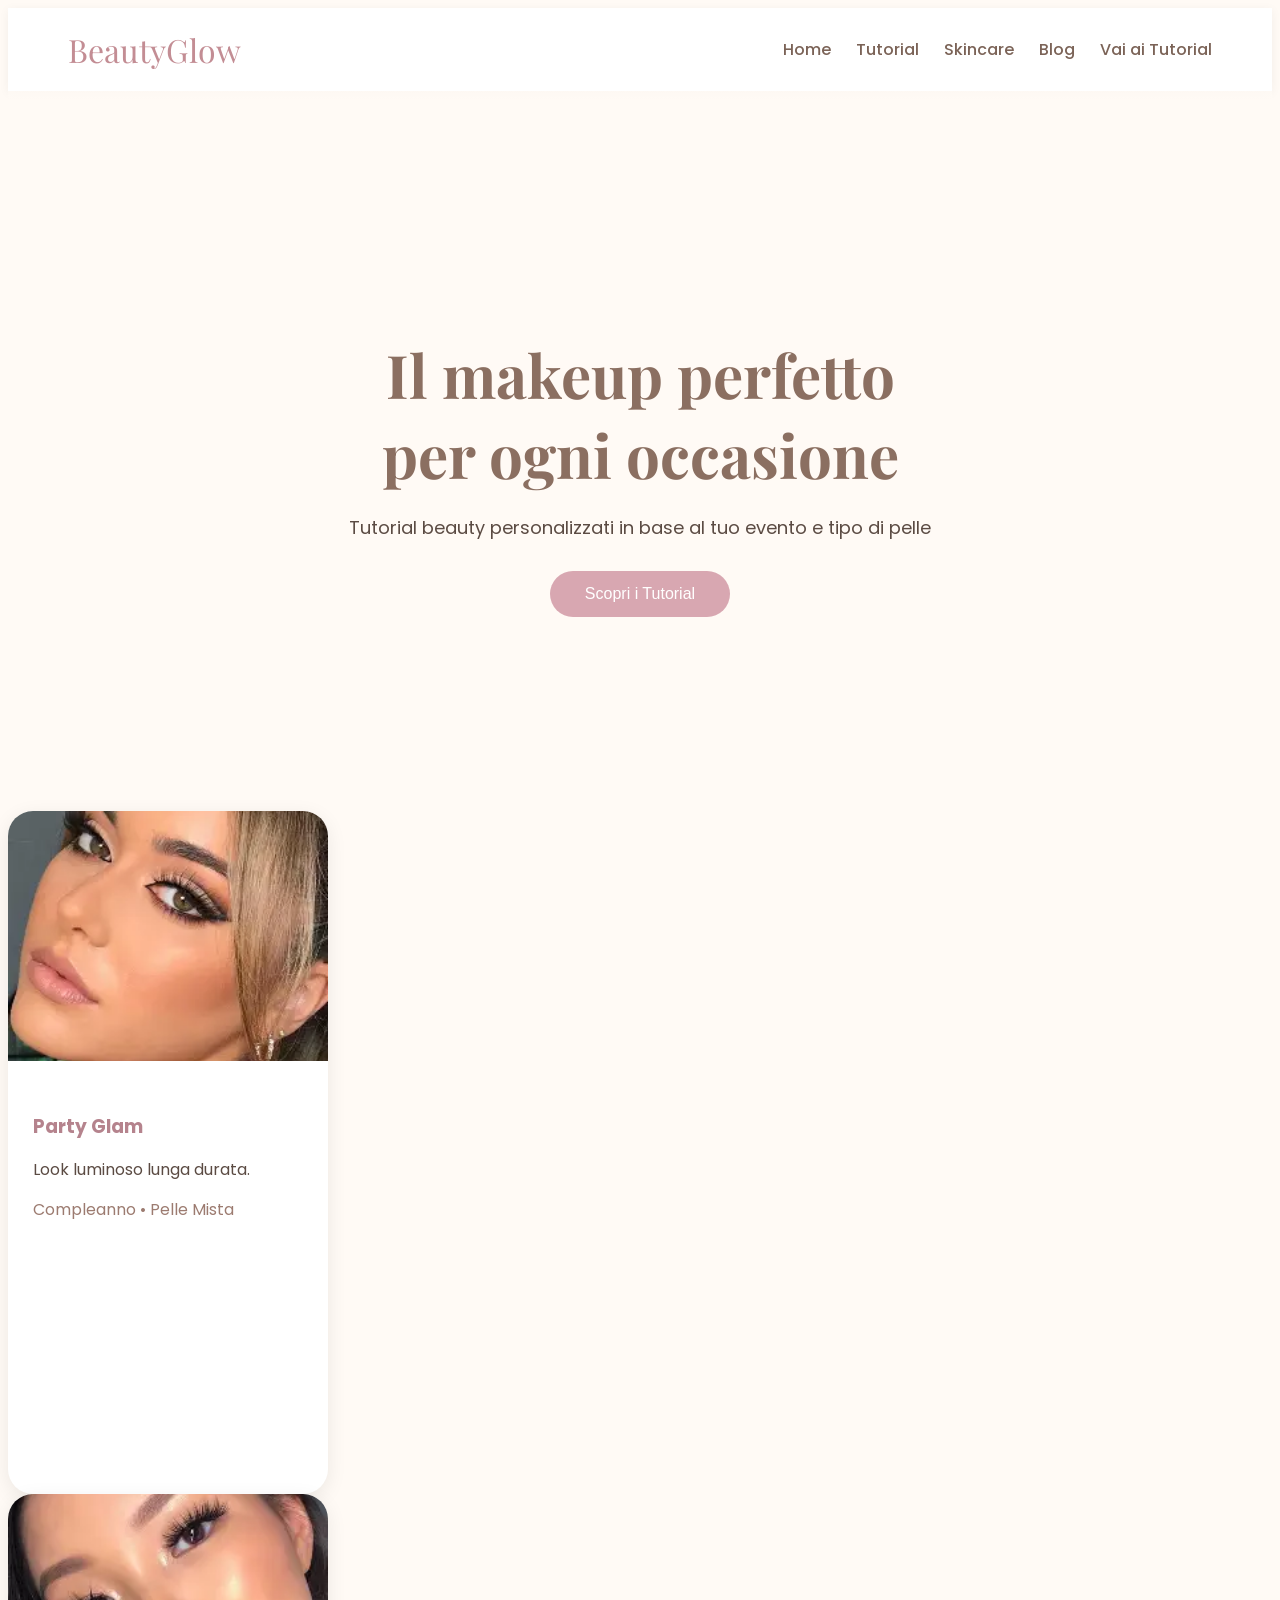
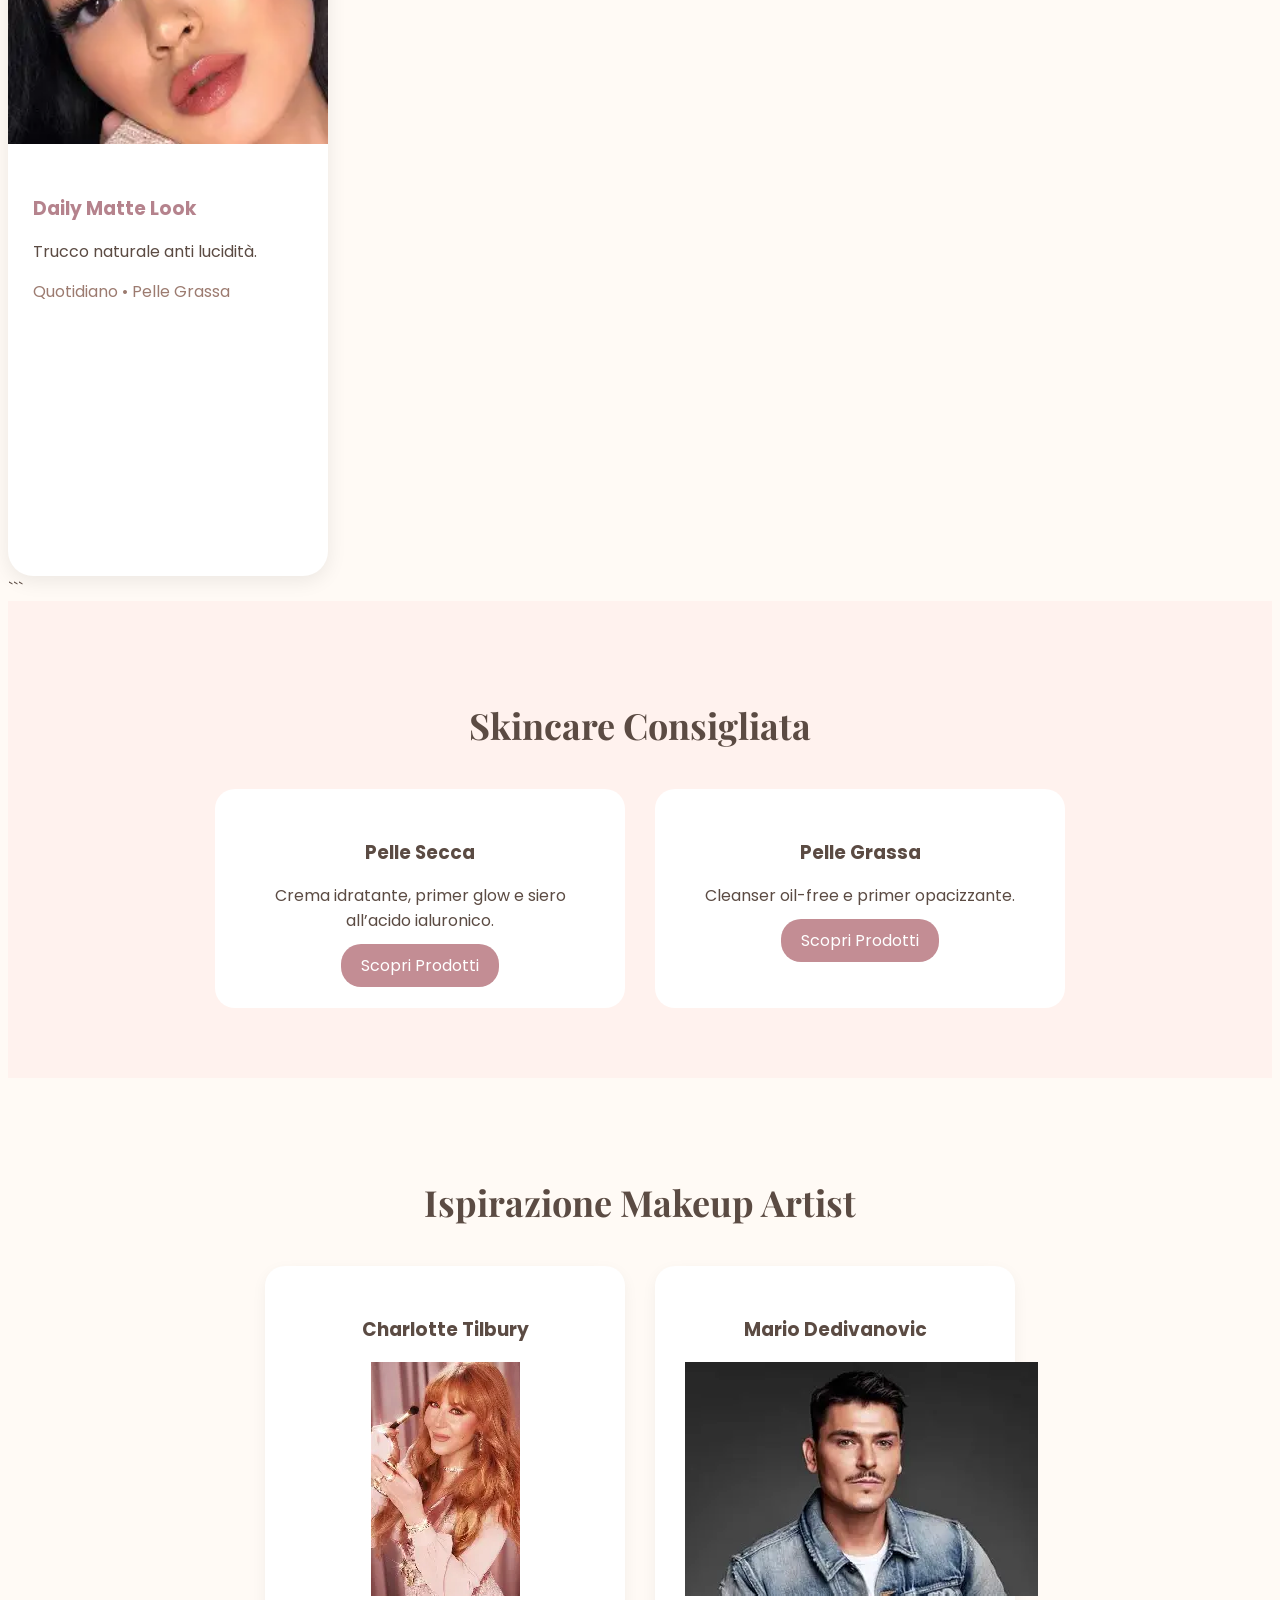
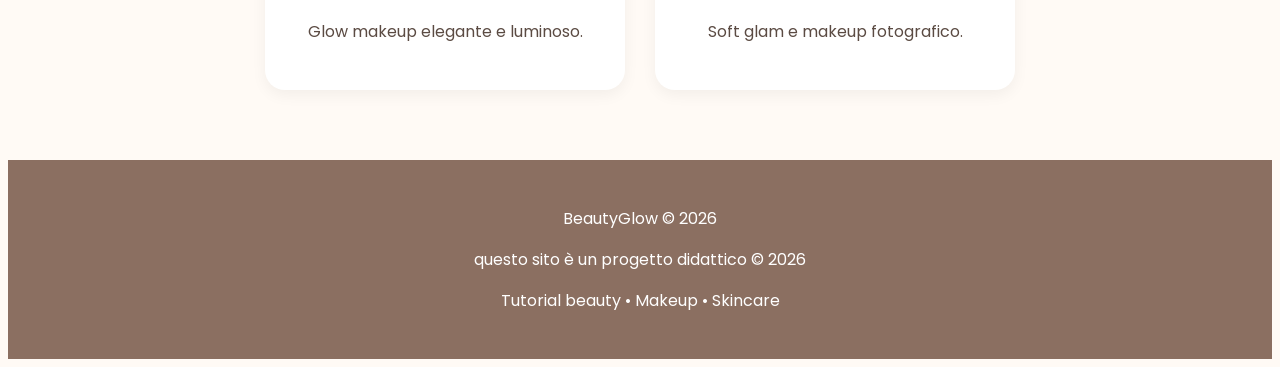
==== commit 3c119cab: "Update index.html" ====
--- a/index.html
+++ b/index.html
@@ -30,7 +30,7 @@
 <a href="#tutorial">Tutorial</a>
 <a href="#skincare">Skincare</a>
 <a href="#blog">Blog</a>
-<a href="tutorial.html">Pagina Tutorial</a>
+<a href="tutorial.html" class="btn">Vai ai Tutorial</a>
 
 
 </nav>
@@ -64,112 +64,6 @@
       </div>
 
     </section>
-
-    <!-- FILTRI -->
-
-    <section class="filters">
-
-      <h2>Trova il tuo makeup ideale</h2>
-
-      <div class="filter-container">
-
-        <select id="evento">
-
-          <option value="all">
-            Tutti gli eventi
-          </option>
-
-          <option value="matrimonio">
-            Matrimonio
-          </option>
-
-          <option value="compleanno">
-            Compleanno
-          </option>
-
-          <option value="battesimo">
-            Battesimo
-          </option>
-
-          <option value="quotidiano">
-            Quotidiano
-          </option>
-
-        </select>
-
-        <select id="pelle">
-
-          <option value="all">
-            Tutti i tipi di pelle
-          </option>
-
-          <option value="secca">
-            Pelle secca
-          </option>
-
-          <option value="mista">
-            Pelle mista
-          </option>
-
-          <option value="grassa">
-            Pelle grassa
-          </option>
-
-        </select>
-
-      </div>
-
-    </section>
-
-    <!-- TUTORIAL -->
-
-    <section class="tutorial-section" id="tutorial">
-
-      <h2>Tutorial Consigliati</h2>
-
-      <div class="tutorial-container">
-
-        <!-- CARD 1 -->
-
-```html
-<section class="tutorial-section" id="tutorial">
-
-  <h2>Tutorial Consigliati</h2>
-
-  <div class="tutorial-container">
-
-    <!-- CARD 1 -->
-
-    <div class="card"
-    data-evento="matrimonio"
-    data-pelle="secca">
-
-      <img src="./wedding.jpg" alt="makeup">
-
-      <div class="card-content">
-
-        <h3>Soft Glam Wedding</h3>
-
-        <p>
-          Makeup glow elegante per pelle secca.
-        </p>
-
-        <span>
-          Matrimonio • Pelle Secca
-        </span>
-
-        <iframe
-          width="100%"
-          height="220"
-          src="https://www.youtube.com/embed/o5TL24kpk3M"
-          title="Wedding Makeup Tutorial"
-          frameborder="0"
-          allowfullscreen>
-        </iframe>
-
-      </div>
-
-    </div>
 
     <!-- CARD 2 -->
 
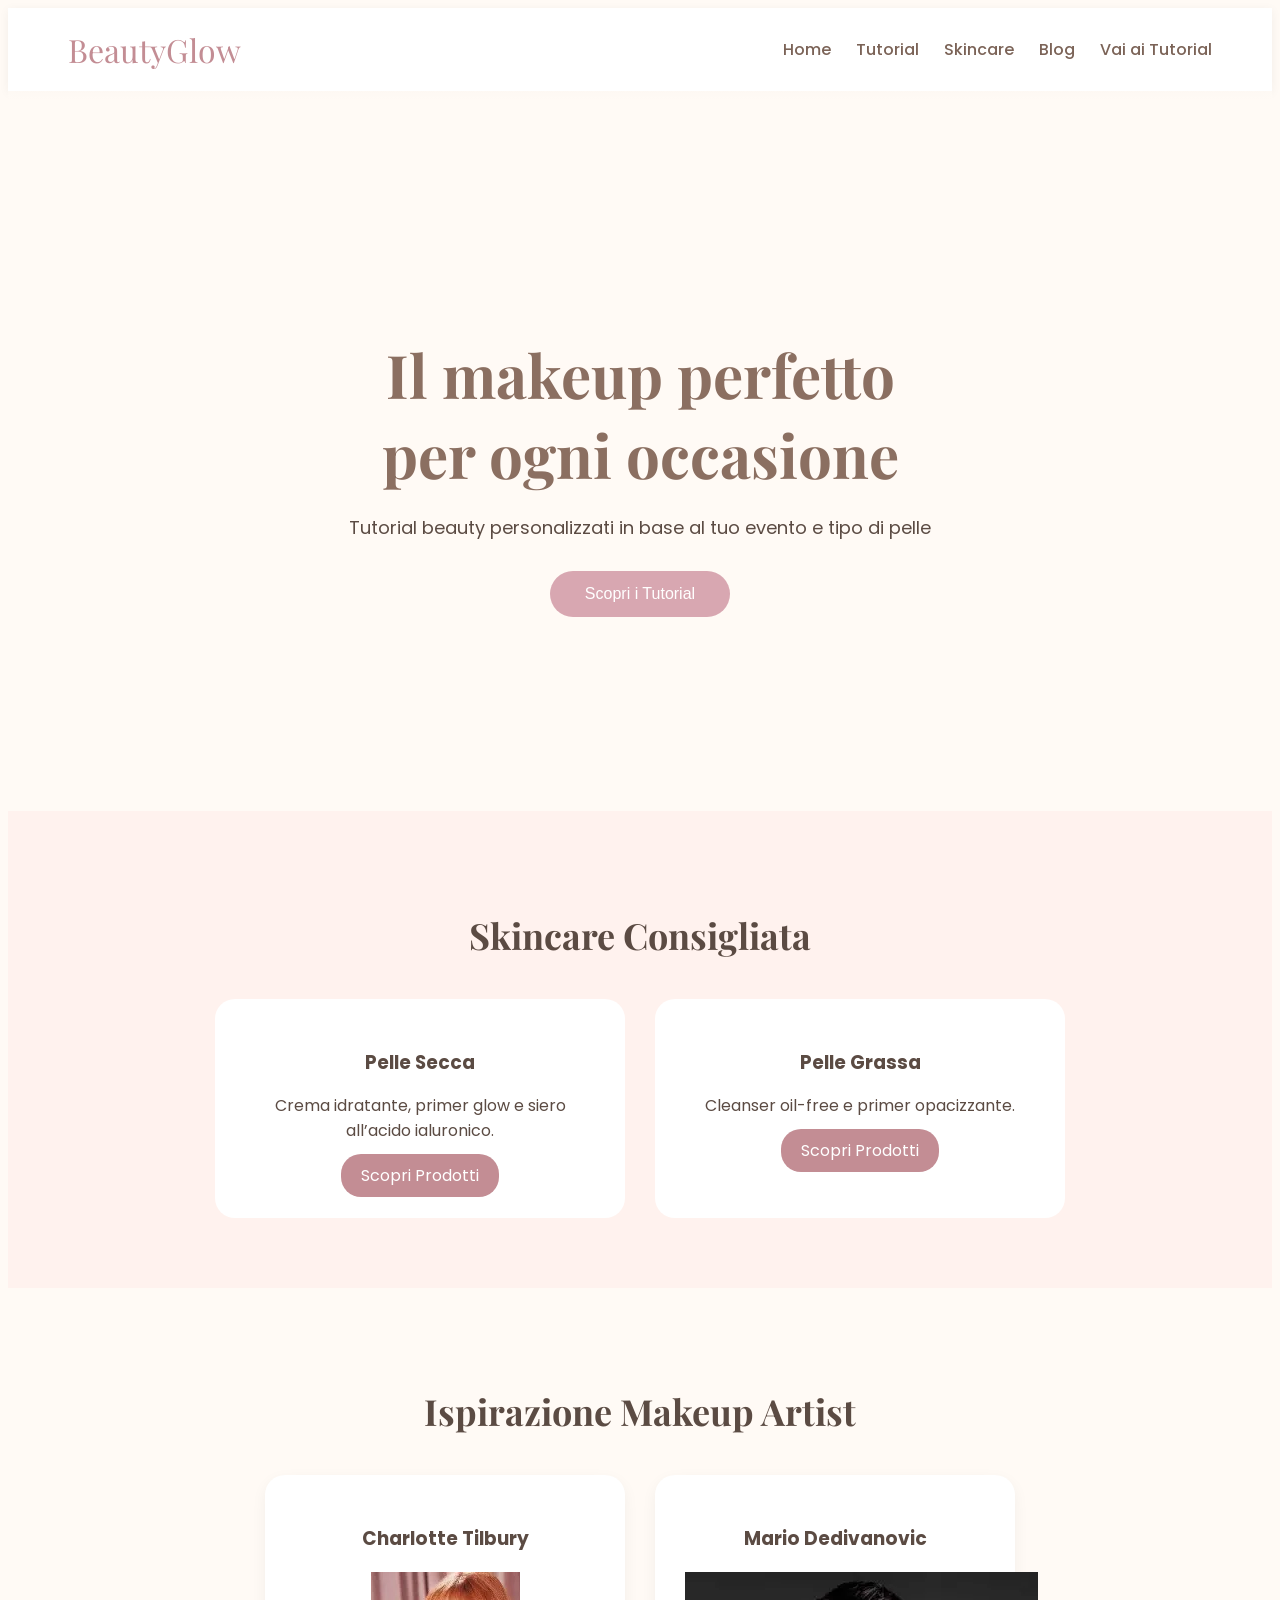
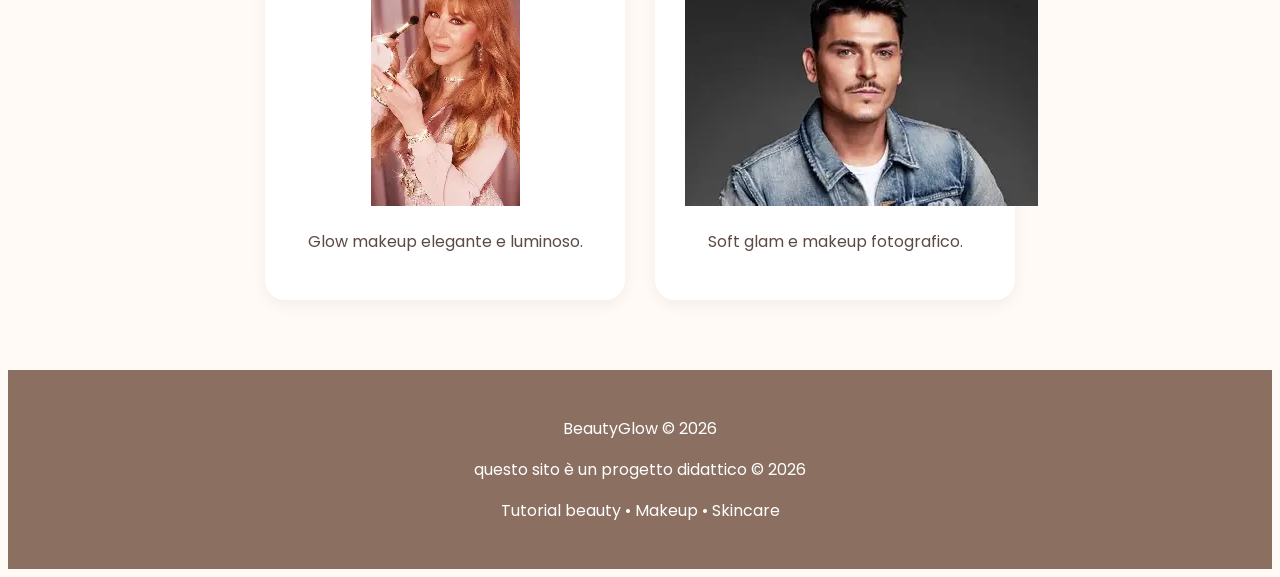
==== commit 1fac8c8b: "Update index.html" ====
--- a/index.html
+++ b/index.html
@@ -65,76 +65,6 @@
 
     </section>
 
-    <!-- CARD 2 -->
-
-    <div class="card"
-    data-evento="compleanno"
-    data-pelle="mista">
-
-      <img src="./party.jpg" alt="party makeup">
-
-      <div class="card-content">
-
-        <h3>Party Glam</h3>
-
-        <p>
-          Look luminoso lunga durata.
-        </p>
-
-        <span>
-          Compleanno • Pelle Mista
-        </span>
-
-        <iframe
-          width="100%"
-          height="220"
-          src="https://www.youtube.com/embed/7x8iQhW1jzQ"
-          title="Party Glam Makeup"
-          frameborder="0"
-          allowfullscreen>
-        </iframe>
-
-      </div>
-
-    </div>
-
-    <!-- CARD 3 -->
-
-    <div class="card"
-    data-evento="quotidiano"
-    data-pelle="grassa">
-
-      <img src="./daily.jpg" alt="daily makeup">
-
-      <div class="card-content">
-
-        <h3>Daily Matte Look</h3>
-
-        <p>
-          Trucco naturale anti lucidità.
-        </p>
-
-        <span>
-          Quotidiano • Pelle Grassa
-        </span>
-
-        <iframe
-          width="100%"
-          height="220"
-          src="https://www.youtube.com/embed/fCCfUwsAqOw"
-          title="Daily Matte Makeup"
-          frameborder="0"
-          allowfullscreen>
-        </iframe>
-
-      </div>
-
-    </div>
-
-  </div>
-
-</section>
-```
 
     <!-- SKINCARE -->
 
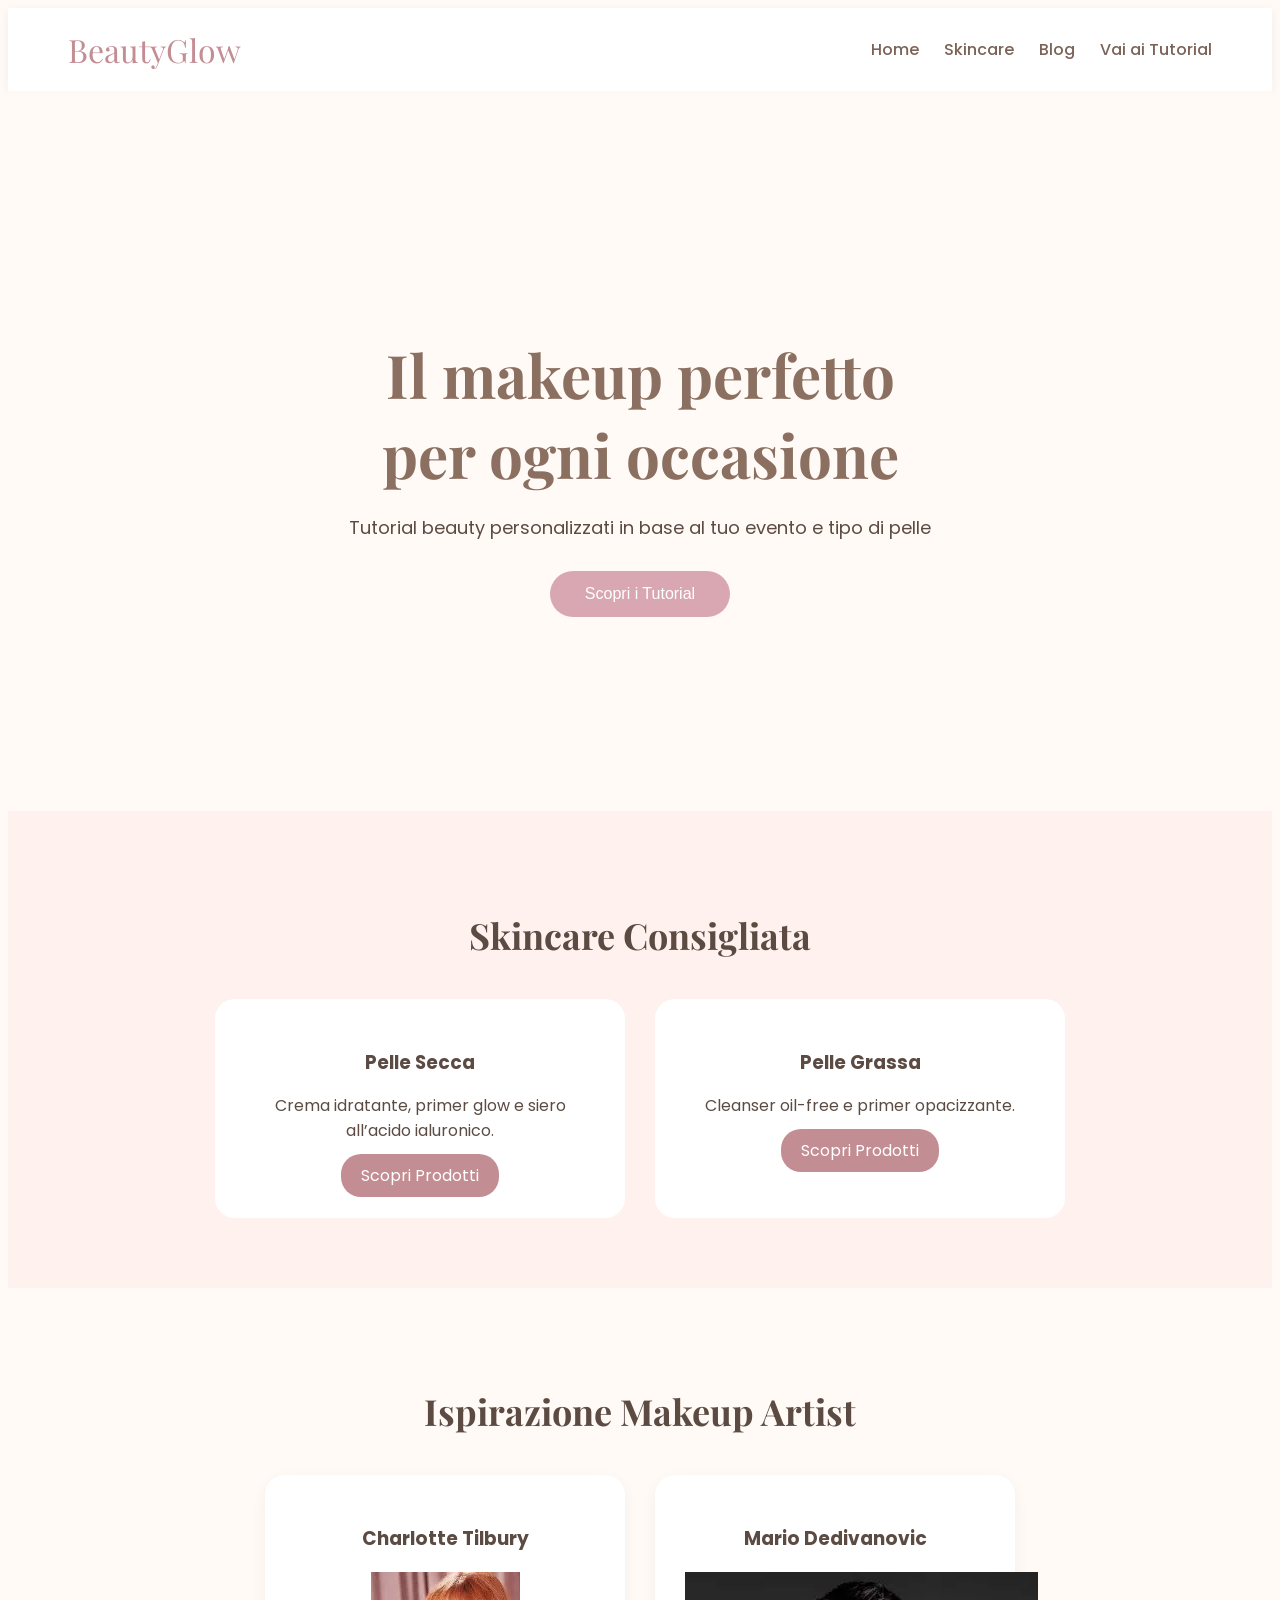
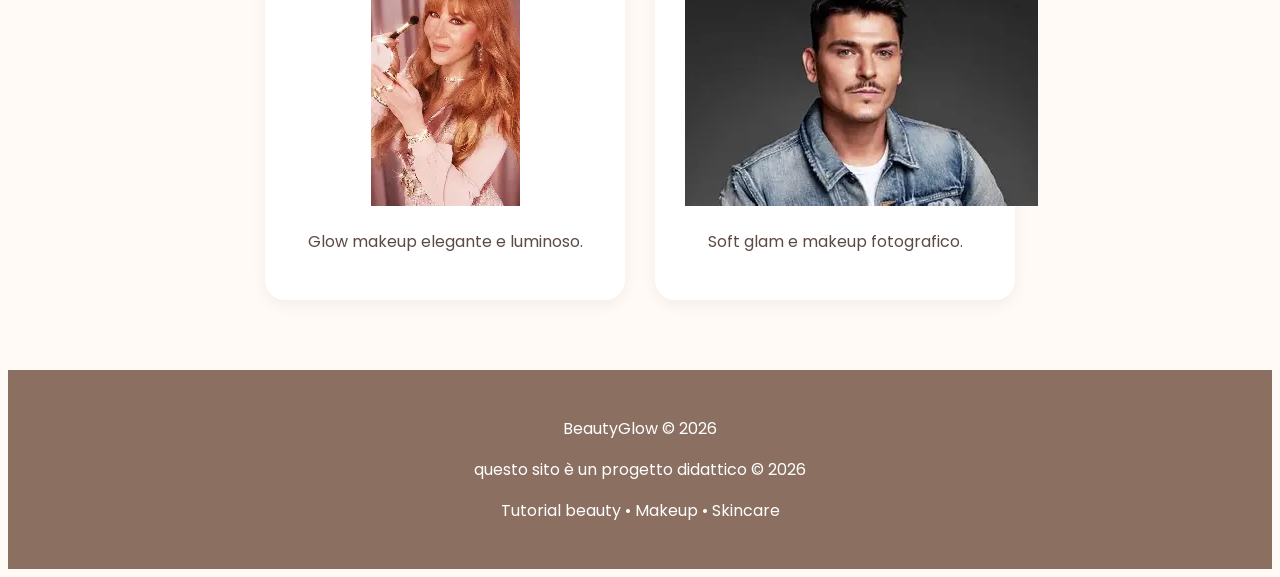
==== commit 21390429: "Update index.html" ====
--- a/index.html
+++ b/index.html
@@ -27,7 +27,6 @@
 
 <nav>
 <a href="#home">Home</a>
-<a href="#tutorial">Tutorial</a>
 <a href="#skincare">Skincare</a>
 <a href="#blog">Blog</a>
 <a href="tutorial.html" class="btn">Vai ai Tutorial</a>
